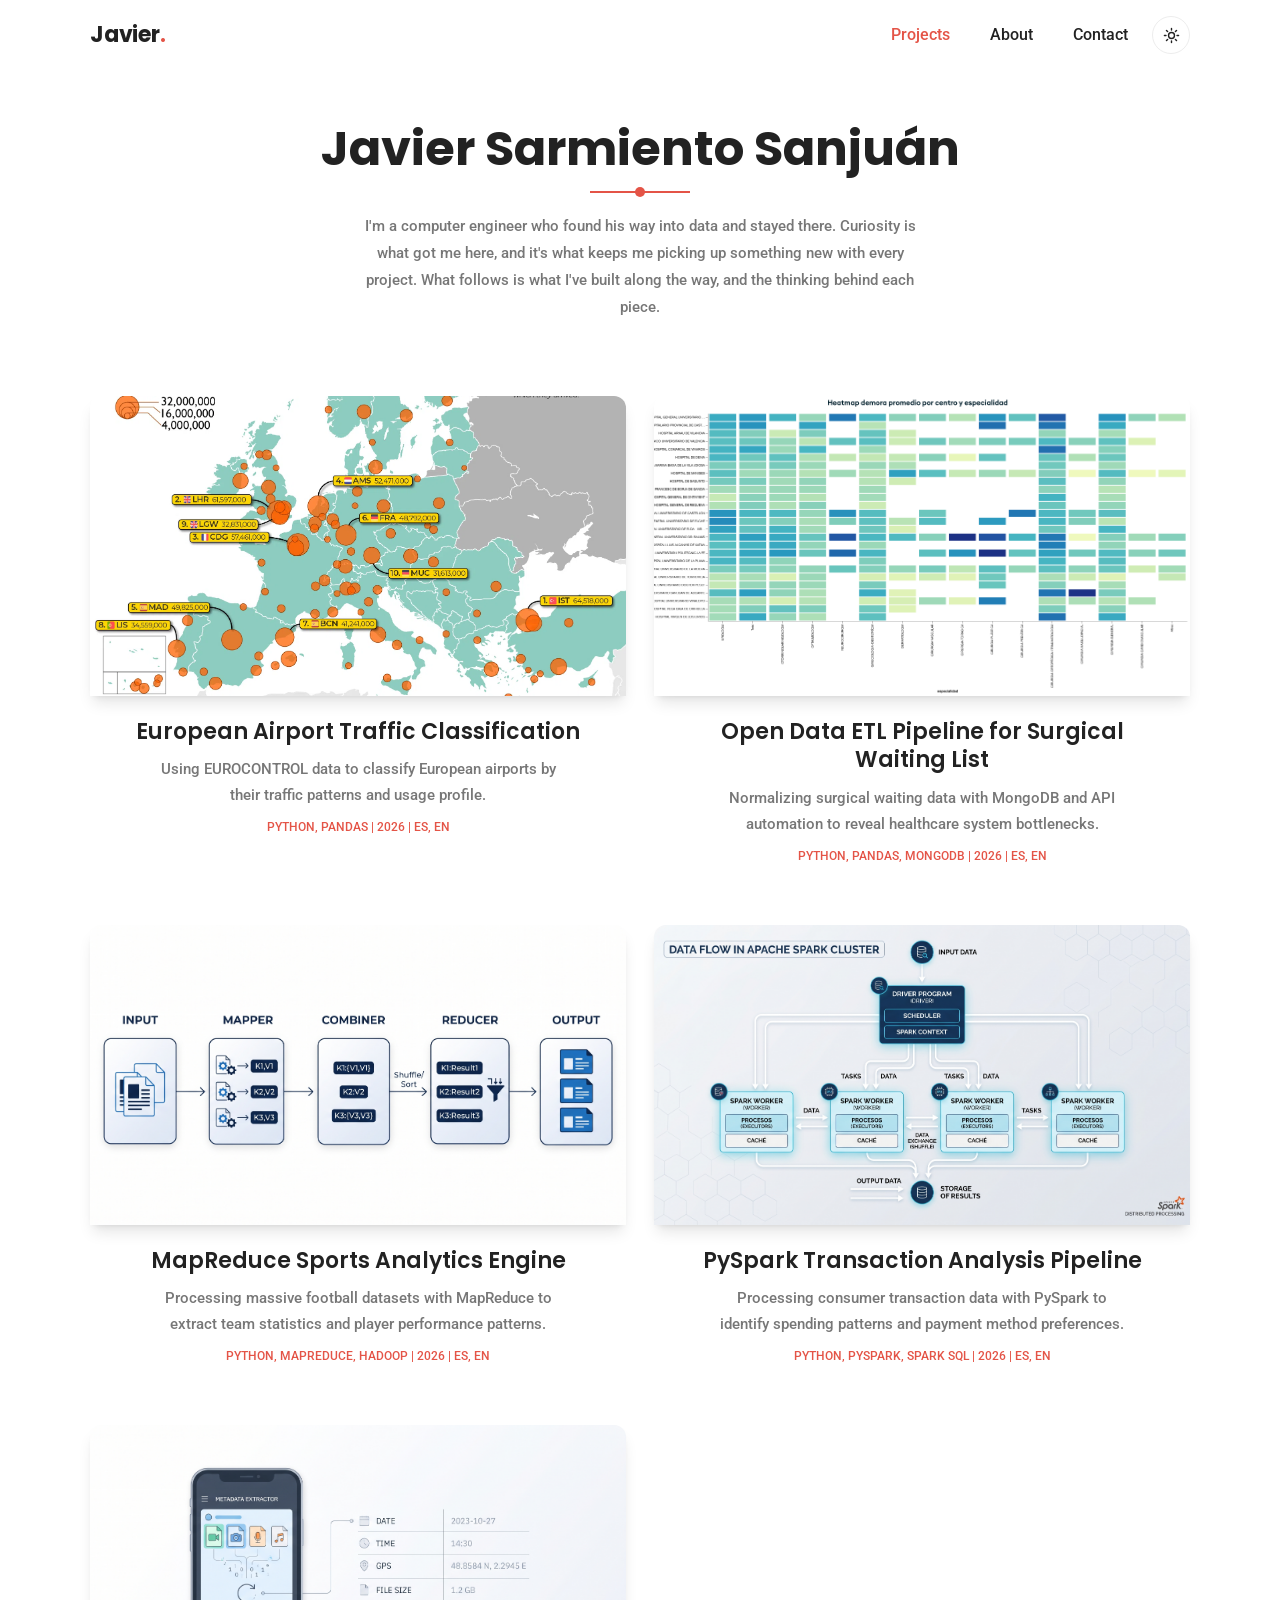
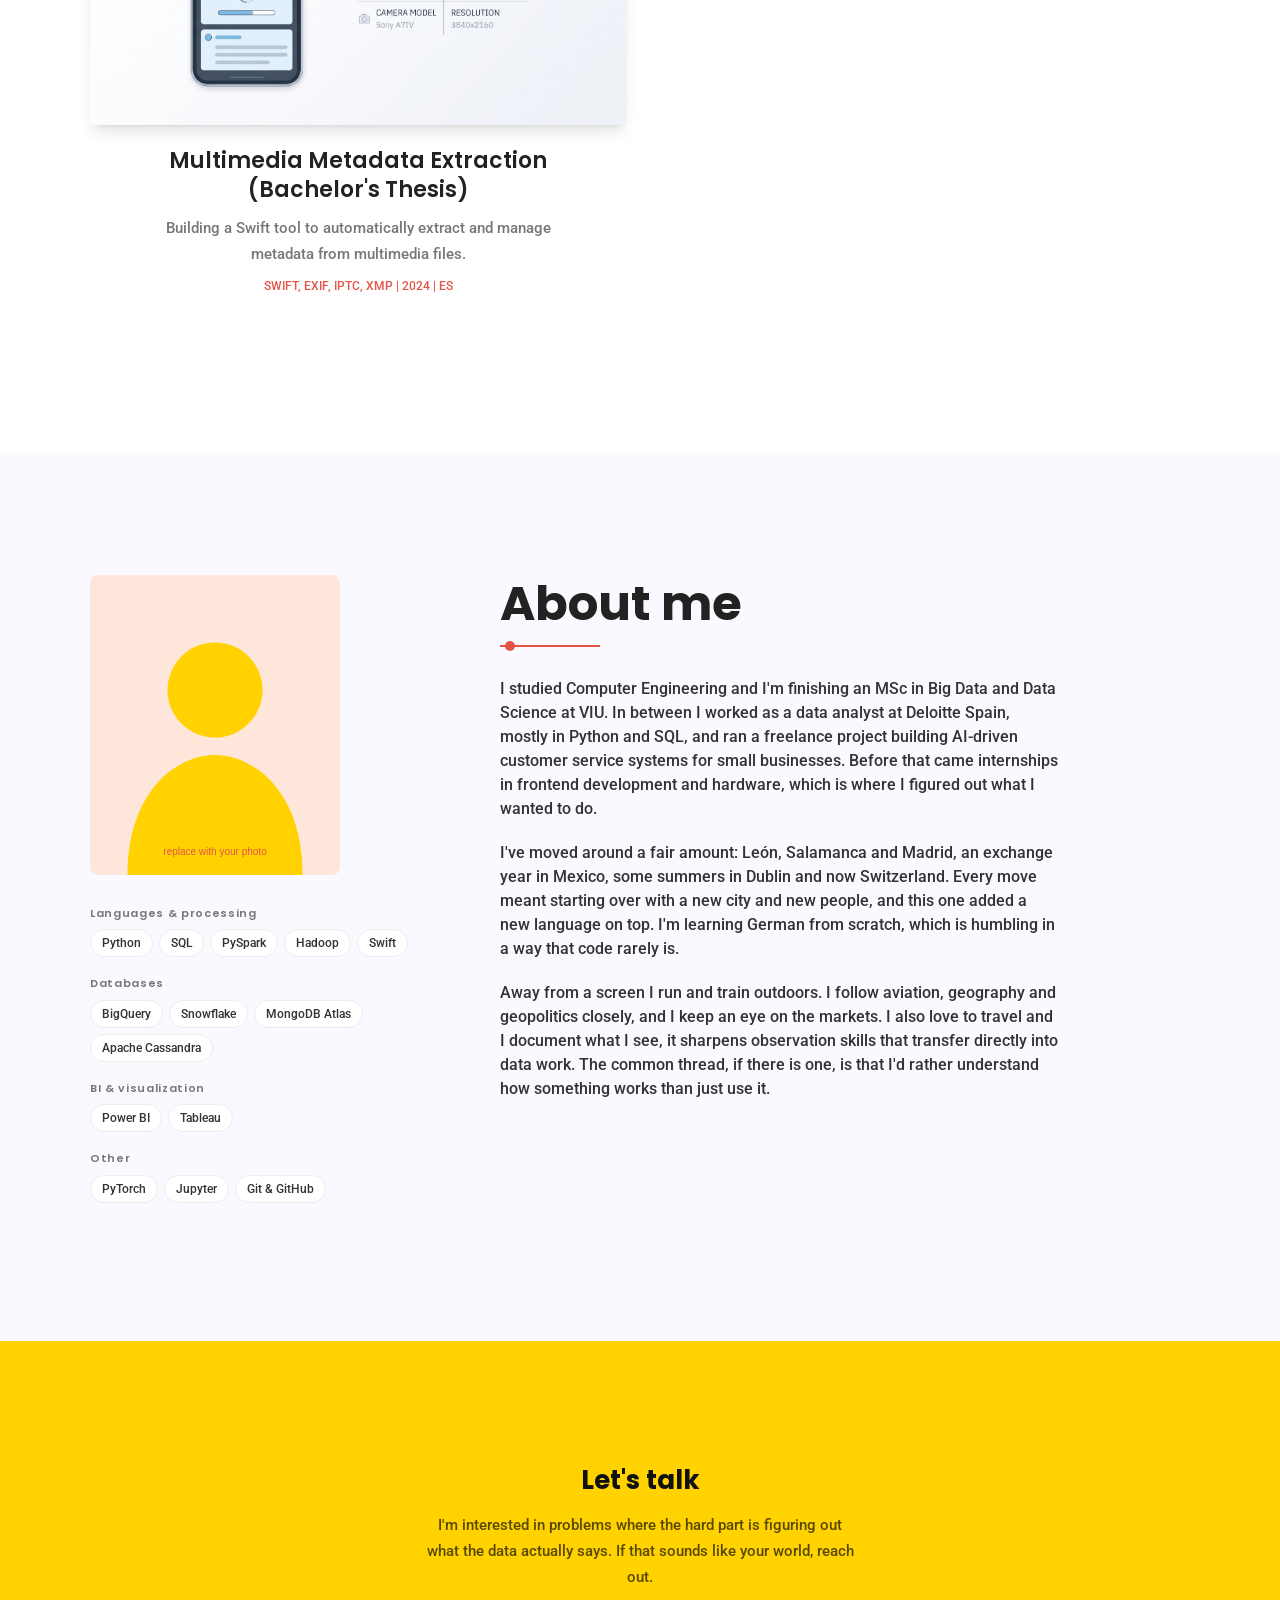
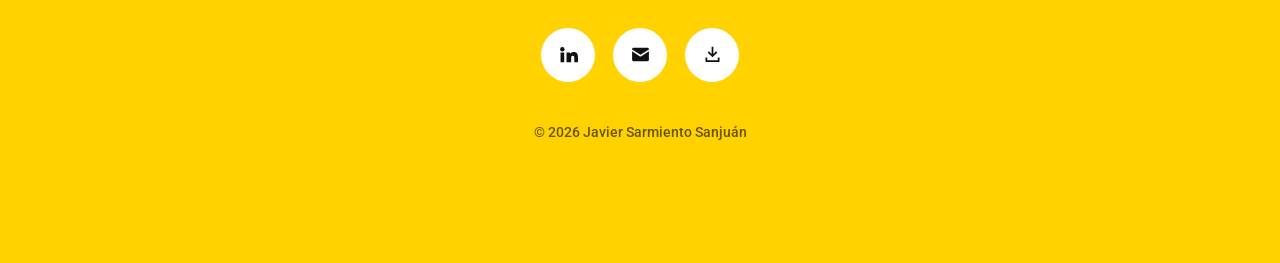
==== index.html @ 2c0e9952 "actualizar web" ====
<!DOCTYPE html>
<html lang="en">

<head>
  <meta charset="utf-8">
  <meta name="viewport" content="width=device-width, initial-scale=1">
  <title>Javier Sarmiento — Portfolio</title> <!--titulo de arriba del navegador-->
  <meta name="description" content="Projects in data, machine learning and automation by Javier Sarmiento.">

  <script>
    (function () {
      try {
        var t = localStorage.getItem("theme");
        if (!t) {
          t = window.matchMedia("(prefers-color-scheme: dark)").matches ? "dark" : "light";
        }
        document.documentElement.dataset.theme = t;
      } catch (e) {
        document.documentElement.dataset.theme = "light";
      }
    })();
  </script>

  <link rel="preconnect" href="https://fonts.googleapis.com">
  <link rel="preconnect" href="https://fonts.gstatic.com" crossorigin>
  <link href="https://fonts.googleapis.com/css2?family=Poppins:wght@500;600;700&family=Roboto:wght@400;500;700&display=swap" rel="stylesheet">
  <link rel="stylesheet" href="css/style.css">
</head>

<body>

  <!-- ===== Header ===== -->
  <header class="header_area">
    <div class="main_menu">
      <nav class="container navbar">
        <a class="navbar-brand" href="index.html">Javier<span>.</span></a>

        <ul class="menu_nav"> <!--barra navegacion-->
          <li class="nav-item active"><a class="nav-link" href="#work">Projects</a></li>
          <li class="nav-item"><a class="nav-link" href="#abt-me">About</a></li>
          <li class="nav-item"><a class="nav-link" href="#contact-me">Contact</a></li>
        </ul>

        <div class="nav-actions">
          <button id="theme-toggle" class="theme-toggle" type="button" aria-label="Switch to dark mode">
            <svg class="icon-sun" viewBox="0 0 24 24" fill="none" stroke="currentColor" stroke-width="2" stroke-linecap="round" aria-hidden="true">
              <circle cx="12" cy="12" r="4.2"></circle>
              <path d="M12 2v2.2M12 19.8V22M2 12h2.2M19.8 12H22M4.9 4.9l1.6 1.6M17.5 17.5l1.6 1.6M19.1 4.9l-1.6 1.6M6.5 17.5l-1.6 1.6"></path>
            </svg>
            <svg class="icon-moon" viewBox="0 0 24 24" fill="none" stroke="currentColor" stroke-width="2" stroke-linejoin="round" aria-hidden="true">
              <path d="M20.5 14.6A8.6 8.6 0 0 1 9.4 3.5a8.6 8.6 0 1 0 11.1 11.1z"></path>
            </svg>
          </button>

          <button class="navbar-toggler" type="button" aria-label="Open menu" aria-expanded="false">
            <span class="icon-bar"></span>
            <span class="icon-bar"></span>
            <span class="icon-bar"></span>
          </button>
        </div>
      </nav>
    </div>
  </header>


  <section class="section_gap" id="work">
    <div class="container">

      <div class="main-title">
        <h1>Javier Sarmiento Sanjuán</h1>
        <p> <!--introduccion-->
          I'm a computer engineer who found his way into data and stayed there.
          Curiosity is what got me here, and it's what keeps me picking up
          something new with every project. What follows is what I've built
          along the way, and the thinking behind each piece.
        </p>
      </div>

      <!--
        PROYECTOS
      -->
      <div class="projects_grid">
        <!--plantilla para nuevos proyectos
        <a class="project_card" href="##"> nombre html
          <div class="project_cover">
            <img src="##" style="object-position: center 85%;"> src: nombre imagen || style: para ajustarla
          </div>
          <div class="project_body">
            <h3>titulo</h3>
            <p>resumen</p>
            <div class="project_meta">caracteristicas | anno | idiomas</div>
          </div>
        </a>
        -->
        <a class="project_card" href="proyectos/6airportClustering.html">
          <div class="project_cover">
            <img src="img/airportClusteringPortada.webp" style="object-position: center 85%;">
          </div>
          <div class="project_body">
            <h3>European Airport Traffic Classification</h3>
            <p>Using EUROCONTROL data to classify European airports by their traffic patterns and usage profile.</p>
            <div class="project_meta">Python, Pandas | 2026 | ES, EN</div>
          </div>
        </a>

        <a class="project_card" href="proyectos/5housingHealth.html">
          <div class="project_cover">
            <img src="./img/housingHealthPortada.png" style="object-position: center 90%;">
          </div>
          <div class="project_body">
            <h3>Open Data ETL Pipeline for Surgical Waiting List</h3>
            <p>Normalizing surgical waiting data with MongoDB and API automation to reveal healthcare system bottlenecks.</p>
            <div class="project_meta">Python, Pandas, MongoDB | 2026 | ES, EN</div>
          </div>
        </a>

        <a class="project_card" href="proyectos/4mapReduce.html">
          <div class="project_cover">
            <img src="./img/mapReducePortada.jpeg">
          </div>
          <div class="project_body">
            <h3>MapReduce Sports Analytics Engine</h3>
            <p>Processing massive football datasets with MapReduce to extract team statistics and player performance patterns.</p>
            <div class="project_meta">Python, MapReduce, Hadoop | 2026 | ES, EN</div>
          </div>
        </a>

        <a class="project_card" href="proyectos/3pySpark.html">
          <div class="project_cover">
            <img src="./img/pySparkPortada.jpeg">
          </div>
          <div class="project_body">
            <h3>PySpark Transaction Analysis Pipeline</h3>
            <p>Processing consumer transaction data with PySpark to identify spending patterns and payment method preferences.</p>
            <div class="project_meta">Python, PySpark, Spark SQL | 2026 | ES, EN</div>
          </div>
        </a>

        <a class="project_card" href="proyectos/2tfg.html">
          <div class="project_cover">
            <img src="/img/tfgPortada.jpeg">
          </div>
          <div class="project_body">
            <h3>Multimedia Metadata Extraction (Bachelor's Thesis)</h3>
            <p>Building a Swift tool to automatically extract and manage metadata from multimedia files.</p>
            <div class="project_meta">Swift, EXIF, IPTC, XMP | 2024 | ES</div>
          </div>
        </a>
<!--
        <a class="project_card" href="proyectos/1metech.html">
          <div class="project_cover">
            <img src="img/app-swift.svg" alt="Cover image for the Swift mobile app project">
          </div>
          <div class="project_body">
            <h3>Mobile App in Swift</h3>
            <p>Short description of the project: the problem it solved and what you built.</p>
            <div class="project_meta">Swift · iOS</div>
          </div>
        </a>
-->
      </div>
    </div>
  </section>

  <!-- ===== About ===== -->
  <section class="section_gap gray-bg" id="abt-me">
    <div class="container">
      <div class="about_inner">

        <!-- left column: photo, with the skill groups underneath -->
        <div class="about-left">
          <img src="img/profile.svg" alt="Portrait of Javier Sarmiento"> <!--foto personal-->

          <!--skills-->
          <div class="about_skills">
            <div class="skill_group">
              <h4>Languages &amp; processing</h4>
              <ul>
                <li>Python</li>
                <li>SQL</li>
                <li>PySpark</li>
                <li>Hadoop</li>
                <li>Swift</li>
              </ul>
            </div>

            <div class="skill_group">
              <h4>Databases</h4>
              <ul>
                <li>BigQuery</li>
                <li>Snowflake</li>
                <li>MongoDB Atlas</li>
                <li>Apache Cassandra</li>
              </ul>
            </div>

            <div class="skill_group">
              <h4>BI &amp; visualization</h4>
              <ul>
                <li>Power BI</li>
                <li>Tableau</li>
              </ul>
            </div>

            <div class="skill_group">
              <h4>Other</h4>
              <ul>
                <li>PyTorch</li>
                <li>Jupyter</li>
                <li>Git &amp; GitHub</li>
              </ul>
            </div>
          </div>
        </div>

        <!-- right column: the three paragraphs -->
        <div class="about-right">
          <div class="main-title text-left">
            <h1>About me</h1>
          </div>
            <!--sobre mi-->
          <p>
            I studied Computer Engineering and I'm finishing an MSc in Big Data
            and Data Science at VIU. In between I worked as a data analyst at
            Deloitte Spain, mostly in Python and SQL, and ran a freelance project
            building AI-driven customer service systems for small businesses.
            Before that came internships in frontend development and hardware,
            which is where I figured out what I wanted to do.
          </p>

          <p>
            I've moved around a fair amount: León, Salamanca and Madrid, an
            exchange year in Mexico, some summers in Dublin and now Switzerland.
            Every move meant starting over with a new city and new people, and
            this one added a new language on top. I'm learning German from
            scratch, which is humbling in a way that code rarely is.
          </p>

          <p>
            Away from a screen I run and train outdoors. I follow aviation,
            geography and geopolitics closely, and I keep an eye on the markets.
            I also love to travel and I document what I see, it sharpens observation
            skills that transfer directly into data work. The common thread, if
            there is one, is that I'd rather understand how something works than
            just use it.
          </p>
        </div>

      </div>
    </div>
  </section>

  <!-- ===== Contact ===== -->
  <footer class="section_gap footer_area" id="contact-me">
    <div class="container">
      <aside class="social_widget">
        <h4>Let's talk</h4>
        <p class="footer_lead"> <!--frase final-->
          I'm interested in problems where the hard part is figuring out what
          the data actually says. If that sounds like your world, reach out.
        </p>

        <ul class="list">
          <!-- LinkedIn -->
          <li>
            <a href="https://www.linkedin.com/in/javier-sarmiento-sanju%C3%A1n-60483727b/" target="_blank" rel="noopener" aria-label="LinkedIn profile" title="LinkedIn">
              <svg viewBox="0 0 24 24" fill="currentColor" aria-hidden="true">
                <path d="M4.98 3.5a2.5 2.5 0 1 0 0 5 2.5 2.5 0 0 0 0-5z"></path>
                <path d="M2.9 9.75h4.2v11.1H2.9z"></path>
                <path d="M9.75 9.75h4.02v1.52h.06a4.42 4.42 0 0 1 3.96-2.05c4.23 0 5.01 2.66 5.01 6.12v5.51h-4.19v-4.89c0-1.17-.02-2.67-1.66-2.67-1.66 0-1.92 1.27-1.92 2.59v4.97H9.75z"></path>
              </svg>
            </a>
          </li>

          <!-- Email -->
          <li>
            <a href="mailto:javiersarmientosj@gmail.com" aria-label="Send me an email" title="Email">
              <svg viewBox="0 0 24 24" fill="currentColor" aria-hidden="true">
                <path d="M2.4 5.9c0-.9.7-1.6 1.6-1.6h16c.9 0 1.6.7 1.6 1.6v.3L12 12.3 2.4 6.2z"></path>
                <path d="M2.4 8.4v9.7c0 .9.7 1.6 1.6 1.6h16c.9 0 1.6-.7 1.6-1.6V8.4l-9.1 5.8a1 1 0 0 1-1.1 0z"></path>
              </svg>
            </a>
          </li>

          <!-- CV download -->
          <li>
            <a href="info/JavierSarmiento_CV_ch.pdf" download aria-label="Download my CV" title="Download CV">
              <svg viewBox="0 0 24 24" fill="currentColor" aria-hidden="true">
                <path d="M11 3h2v8.3l3.1-3.1 1.4 1.4-5.5 5.5-5.5-5.5 1.4-1.4L11 11.3z"></path>
                <path d="M4 15.5h2v3.1h12v-3.1h2v4.1a1 1 0 0 1-1 1H5a1 1 0 0 1-1-1z"></path>
              </svg>
            </a>
          </li>
        </ul>
      </aside>

      <div class="copyright">
        <p>© 2026 Javier Sarmiento Sanjuán</p>
      </div>
    </div>
  </footer>

  <script src="js/main.js"></script>
</body>

</html>
---- css/style.css ----
/* =========================================================
   Portfolio — Javier Sarmiento
   Light and dark themes share the two brand accents:
     yellow #FFD200   (nav bar + contact section)
     coral  #E45447   (accents)
   ========================================================= */

:root {
  --yellow: #ffd200;
  --coral: #e45447;

  --bg: #ffffff;
  --surface: #f9f9ff;
  --card: #ffffff;
  --text: #333333;
  --heading: #222222;
  --muted: #777777;
  --border: #ededed;
  --shadow: rgba(0, 0, 0, 0.1);

  --nav-h: 70px;
}

html[data-theme="dark"] {
  --bg: #16161a;
  --surface: #1e1e24;
  --card: #22222a;
  --text: #d6d6dc;
  --heading: #f4f4f6;
  --muted: #9a9aa4;
  --border: #33333c;
  --shadow: rgba(0, 0, 0, 0.5);
}

/* ---------- Base ---------- */

*,
*::before,
*::after {
  box-sizing: border-box;
}

html {
  scroll-behavior: smooth;
  scroll-padding-top: var(--nav-h);
}

body {
  margin: 0;
  font-family: Roboto, -apple-system, "Segoe UI", sans-serif;
  font-size: 16px;
  font-weight: 500;
  line-height: 1.5;
  color: var(--text);
  background: var(--bg);
  -webkit-font-smoothing: antialiased;
  transition: background 0.3s ease, color 0.3s ease;
}

h1,
h2,
h3,
h4 {
  font-family: Poppins, Roboto, sans-serif;
  color: var(--heading);
  margin: 0;
}

img {
  max-width: 100%;
  display: block;
}

a {
  color: inherit;
  text-decoration: none;
}

:focus-visible {
  outline: 2px solid var(--coral);
  outline-offset: 3px;
}

.container {
  width: 100%;
  max-width: 1140px;
  margin: 0 auto;
  padding: 0 20px;
}

.container--narrow {
  max-width: 820px;
}

.section_gap {
  padding: 120px 0;
}

.gray-bg {
  background: var(--surface);
}

/* ---------- Section title ---------- */

.main-title {
  text-align: center;
  margin-bottom: 75px;
}

.main-title h1 {
  position: relative;
  font-size: 48px;
  font-weight: 700;
  line-height: 1.2;
  margin-bottom: 20px;
  padding-bottom: 15px;
}

.main-title h1::before {
  content: "";
  position: absolute;
  left: 50%;
  bottom: 0;
  width: 100px;
  height: 2px;
  margin-left: -50px;
  background: var(--coral);
}

.main-title h1::after {
  content: "";
  position: absolute;
  left: 50%;
  bottom: -4px;
  width: 10px;
  height: 10px;
  margin-left: -5px;
  border-radius: 50%;
  background: var(--coral);
}

.main-title p {
  max-width: 62ch;
  margin: 0 auto;
  font-size: 15px;
  line-height: 27px;
  color: var(--muted);
}

.main-title.text-left {
  text-align: left;
  margin-bottom: 30px;
}

.main-title.text-left h1::before {
  left: 0;
  margin-left: 0;
}

.main-title.text-left h1::after {
  left: 5px;
  margin-left: 0;
}

/* ---------- Header ---------- */

.header_area {
  position: absolute;
  top: 0;
  left: 0;
  width: 100%;
  z-index: 999;
  background: transparent;
}

.header_area .main_menu {
  transition: background 0.4s ease, box-shadow 0.4s ease;
}

.header_area.navbar_fixed .main_menu {
  position: fixed;
  top: 0;
  left: 0;
  right: 0;
  background: var(--yellow);
  box-shadow: 0 3px 16px rgba(0, 0, 0, 0.1);
}

.navbar {
  display: flex;
  align-items: center;
  flex-wrap: wrap;
  gap: 24px;
}

.navbar-brand {
  order: 1;
  font-family: Poppins, sans-serif;
  font-size: 22px;
  font-weight: 700;
  letter-spacing: -0.01em;
  line-height: var(--nav-h);
  color: var(--heading);
}

.navbar-brand span {
  color: var(--coral);
}

.menu_nav {
  order: 2;
  display: flex;
  align-items: center;
  gap: 40px;
  margin: 0 0 0 auto;
  padding: 0;
  list-style: none;
}

.menu_nav .nav-link {
  display: inline-block;
  font-size: 16px;
  font-weight: 500;
  line-height: var(--nav-h);
  color: var(--heading);
  transition: color 0.2s ease;
}

.menu_nav .nav-item.active .nav-link,
.menu_nav .nav-link:hover {
  color: var(--coral);
}

/* on the yellow bar every label goes near-black regardless of theme */
.header_area.navbar_fixed .navbar-brand,
.header_area.navbar_fixed .menu_nav .nav-link {
  color: #111;
}

.header_area.navbar_fixed .menu_nav .nav-item.active .nav-link,
.header_area.navbar_fixed .menu_nav .nav-link:hover {
  color: var(--coral);
}

.nav-actions {
  order: 3;
  display: flex;
  align-items: center;
  gap: 6px;
}

/* dark mode switch, top right */
.theme-toggle {
  display: inline-flex;
  align-items: center;
  justify-content: center;
  width: 38px;
  height: 38px;
  padding: 0;
  border: 1px solid var(--border);
  border-radius: 50%;
  background: transparent;
  color: var(--heading);
  cursor: pointer;
  transition: background 0.2s ease, border-color 0.2s ease;
}

.theme-toggle:hover {
  background: var(--surface);
}

.header_area.navbar_fixed .theme-toggle {
  color: #111;
  border-color: rgba(0, 0, 0, 0.25);
}

.header_area.navbar_fixed .theme-toggle:hover {
  background: rgba(0, 0, 0, 0.08);
}

.theme-toggle svg {
  width: 17px;
  height: 17px;
}

/* only one of the two icons shows at a time */
.theme-toggle .icon-moon {
  display: none;
}

html[data-theme="dark"] .theme-toggle .icon-moon {
  display: block;
}

html[data-theme="dark"] .theme-toggle .icon-sun {
  display: none;
}

.navbar-toggler {
  display: none;
  width: 40px;
  height: 38px;
  padding: 0;
  border: 0;
  background: transparent;
  cursor: pointer;
}

.navbar-toggler .icon-bar {
  display: block;
  width: 22px;
  height: 2px;
  margin: 5px auto;
  background: var(--heading);
}

.header_area.navbar_fixed .navbar-toggler .icon-bar {
  background: #111;
}

/* ---------- Project grid ---------- */

.projects_grid {
  display: grid;
  grid-template-columns: repeat(2, minmax(0, 1fr));
  gap: 20px 28px;
}

.project_card {
  display: block;
  margin-bottom: 40px;
}

.project_card .project_cover {
  overflow: hidden;
  border-radius: 12px 12px 0 0;
  box-shadow: 0 10px 15px -3px var(--shadow), 0 4px 6px -4px var(--shadow);
  transition: transform 0.25s ease;
}

.project_card .project_cover img {
  width: 100%;
  height: 300px;
  object-fit: cover;
}

.project_card:hover .project_cover,
.project_card:focus-visible .project_cover {
  transform: scale(1.03);
}

.project_body {
  padding: 22px 20px 0;
  text-align: center;
}

.project_body h3 {
  font-size: 22px;
  font-weight: 600;
  line-height: 1.3;
}

.project_card:hover .project_body h3,
.project_card:focus-visible .project_body h3 {
  text-decoration: underline dashed;
  text-underline-offset: 6px;
  text-decoration-thickness: 1px;
}

.project_body p {
  max-width: 46ch;
  margin: 10px auto 0;
  font-size: 15px;
  line-height: 26px;
  color: var(--muted);
}

.project_meta {
  margin-top: 10px;
  font-size: 12px;
  text-transform: uppercase;
  color: var(--coral);
}

/* ---------- About ---------- */

.about_inner {
  display: grid;
  grid-template-columns: 340px 1fr;
  gap: 70px;
  align-items: start;
}

.about-left img {
  max-width: 250px;
  border-radius: 8px;
}

.about-right p {
  margin: 0 0 20px;
  max-width: 62ch;
}

/* skill groups, tucked under the photo */
.about_skills {
  margin-top: 30px;
}

.skill_group {
  margin-bottom: 18px;
}

.skill_group h4 {
  margin-bottom: 8px;
  font-size: 11px;
  font-weight: 600;
  letter-spacing: 0.06em;
  color: var(--muted);
}

.skill_group ul {
  display: flex;
  flex-wrap: wrap;
  gap: 6px;
  margin: 0;
  padding: 0;
  list-style: none;
}

.skill_group li {
  padding: 4px 11px;
  font-size: 12px;
  line-height: 18px;
  color: var(--text);
  background: var(--card);
  border: 1px solid var(--border);
  border-radius: 999px;
}

/* ---------- Contact ---------- */

.footer_area {
  background: var(--yellow);
  text-align: center;
  color: #111;
}

.footer_area h4 {
  font-size: 26px;
  color: #111;
  margin-bottom: 12px;
}

.footer_lead {
  max-width: 48ch;
  margin: 0 auto 38px;
  font-size: 15px;
  line-height: 26px;
  color: rgba(0, 0, 0, 0.65);
}

.social_widget .list {
  display: flex;
  justify-content: center;
  flex-wrap: wrap;
  gap: 18px;
  list-style: none;
  margin: 0 0 40px;
  padding: 0;
}

.social_widget .list a {
  display: inline-flex;
  align-items: center;
  justify-content: center;
  width: 54px;
  height: 54px;
  border-radius: 50%;
  background: #fff;
  color: #111;
  transition: transform 0.2s ease, background 0.2s ease, color 0.2s ease;
}

.social_widget .list a:hover {
  background: var(--coral);
  color: #fff;
  transform: translateY(-3px);
}

.social_widget .list svg {
  width: 21px;
  height: 21px;
}

.copyright p {
  margin: 0;
  font-size: 14px;
  color: rgba(0, 0, 0, 0.6);
}

/* ---------- Project detail pages ---------- */

.project_hero {
  padding: 160px 0 0;
}

.project_hero h1 {
  font-size: 42px;
  font-weight: 700;
  line-height: 1.2;
  margin-bottom: 16px;
}

.project_tags {
  display: flex;
  flex-wrap: wrap;
  gap: 10px;
  margin: 0 0 40px;
  padding: 0;
  list-style: none;
  font-size: 12px;
  color: var(--muted);
}

.project_tags li::after {
  content: "\00b7";
  margin-left: 10px;
}

.project_tags li:last-child::after {
  content: "";
}

.project_cover_lg {
  margin-top: 40px;
  border-radius: 12px;
  overflow: hidden;
  box-shadow: 0 10px 15px -3px var(--shadow);
}

.project_cover_lg img {
  width: 100%;
  height: 380px;
  object-fit: cover;
}

.project_hero + .section_gap {
  padding-top: 60px;
}

.project_content h2 {
  font-size: 26px;
  font-weight: 600;
  margin: 45px 0 16px;
}

.project_content p,
.project_content li {
  max-width: 68ch;
  line-height: 28px;
}

.project_content ul {
  padding-left: 20px;
}

.project_content li {
  margin-bottom: 8px;
}

.project_links {
  display: flex;
  flex-wrap: wrap;
  gap: 14px;
  margin-top: 45px;
}

.btn {
  display: inline-block;
  padding: 12px 26px;
  font-size: 14px;
  border-radius: 4px;
  background: var(--yellow);
  color: #111;
  transition: background 0.25s ease, color 0.25s ease;
}

.btn:hover {
  background: var(--coral);
  color: #fff;
}

.btn--ghost {
  background: transparent;
  border: 1px solid var(--border);
  color: var(--text);
}

.back_link {
  display: inline-block;
  margin-bottom: 30px;
  font-size: 14px;
  color: var(--muted);
}

.back_link:hover {
  color: var(--coral);
}

/* ---------- Responsive ---------- */

@media (max-width: 991px) {
  .section_gap {
    padding: 80px 0;
  }

  .main-title {
    margin-bottom: 40px;
  }

  .main-title h1 {
    font-size: 36px;
    padding-bottom: 0;
  }

  .main-title h1::before,
  .main-title h1::after {
    display: none;
  }

  .about_inner {
    grid-template-columns: 1fr;
    gap: 35px;
  }

  .about-left img {
    max-width: 280px;
  }

  .navbar-toggler {
    display: block;
  }

  /* the bar is yellow from the start on small screens */
  .header_area .main_menu {
    background: var(--yellow);
  }

  .header_area .navbar-brand,
  .header_area .menu_nav .nav-link,
  .header_area .theme-toggle {
    color: #111;
  }

  .header_area .theme-toggle {
    border-color: rgba(0, 0, 0, 0.25);
  }

  .header_area .navbar-toggler .icon-bar {
    background: #111;
  }

  .nav-actions {
    order: 2;
    margin-left: auto;
  }

  .menu_nav {
    order: 3;
    display: none;
    flex-direction: column;
    align-items: flex-start;
    gap: 0;
    width: 100%;
    margin: 0;
    padding-bottom: 10px;
  }

  .menu_nav.open {
    display: flex;
  }

  .menu_nav .nav-item {
    width: 100%;
    border-top: 1px solid rgba(0, 0, 0, 0.1);
  }

  .menu_nav .nav-link {
    line-height: 44px;
  }

  .project_hero {
    padding-top: 130px;
  }
}

@media (max-width: 700px) {
  .projects_grid {
    grid-template-columns: 1fr;
  }

  .project_card .project_cover img {
    height: 240px;
  }

  .project_hero h1 {
    font-size: 30px;
  }

  .project_cover_lg img {
    height: 220px;
  }
}

@media (prefers-reduced-motion: reduce) {
  html {
    scroll-behavior: auto;
  }

  * {
    transition: none !important;
  }
}
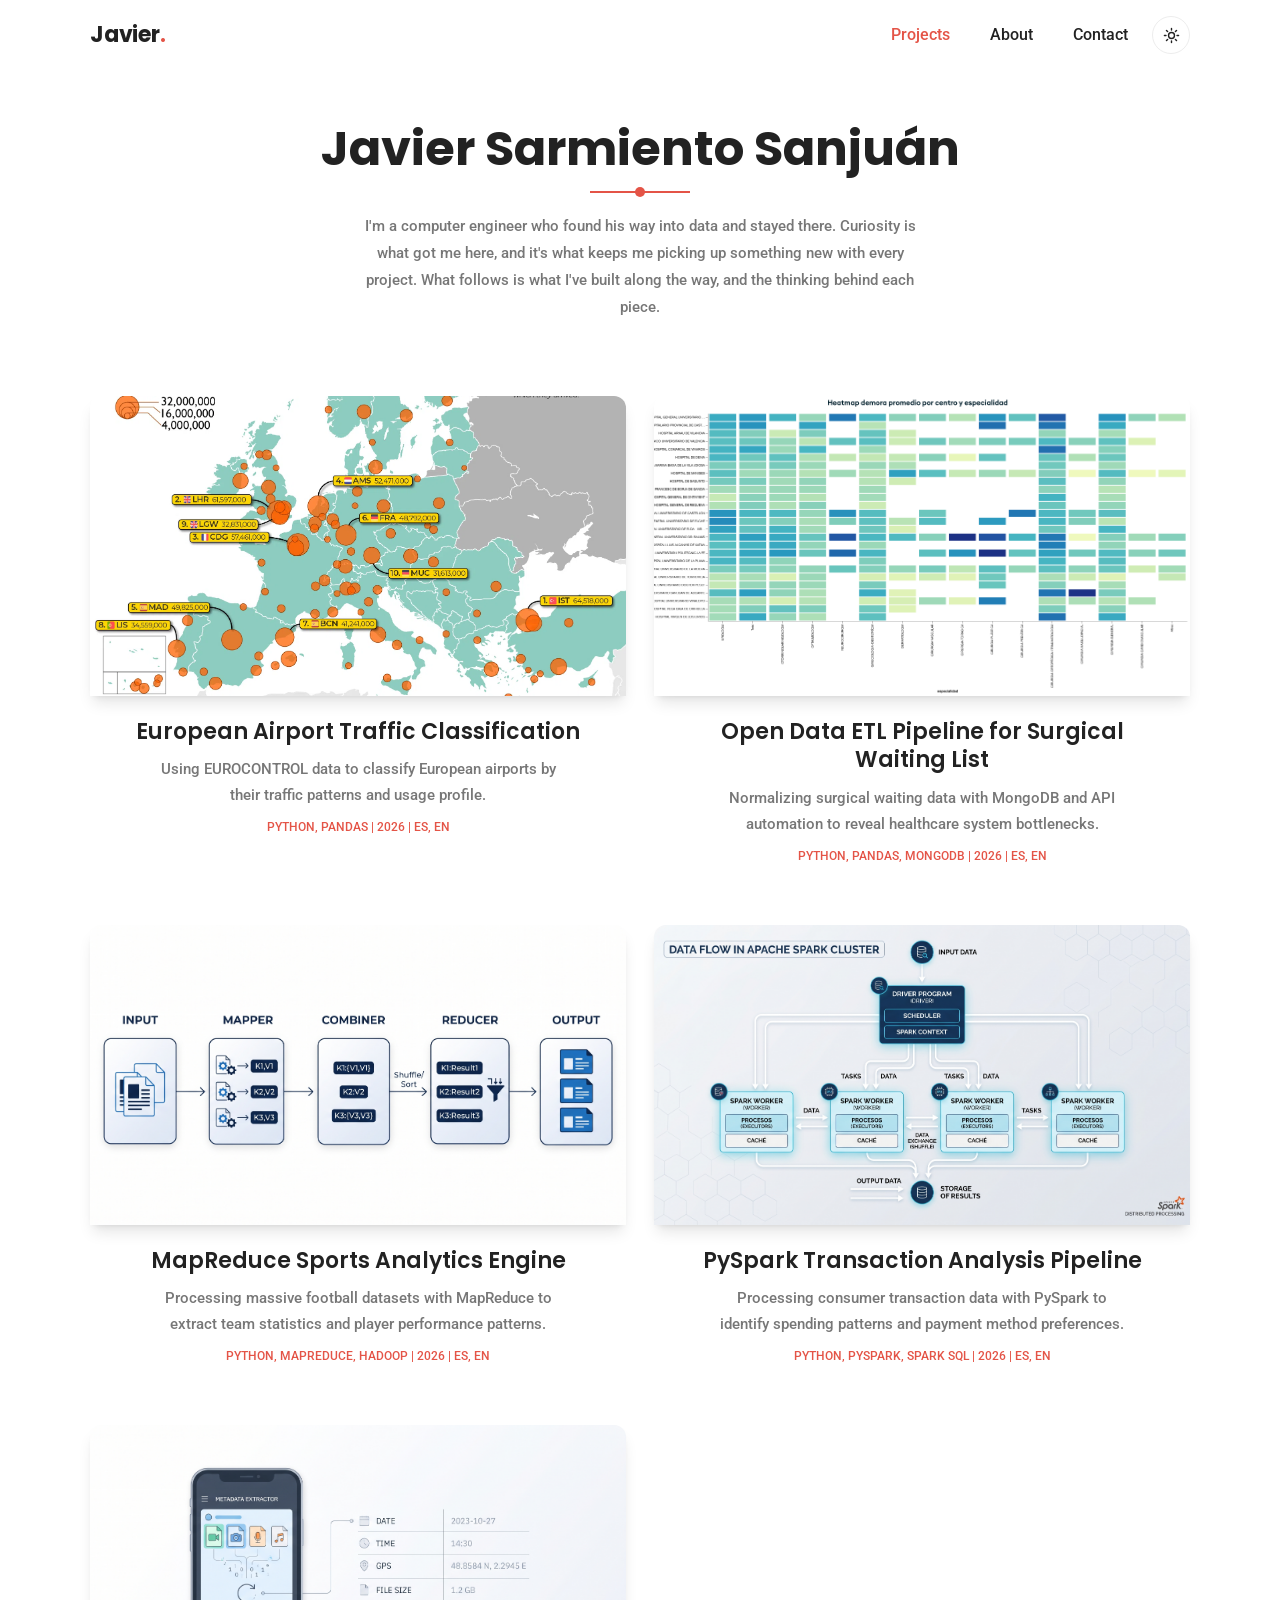
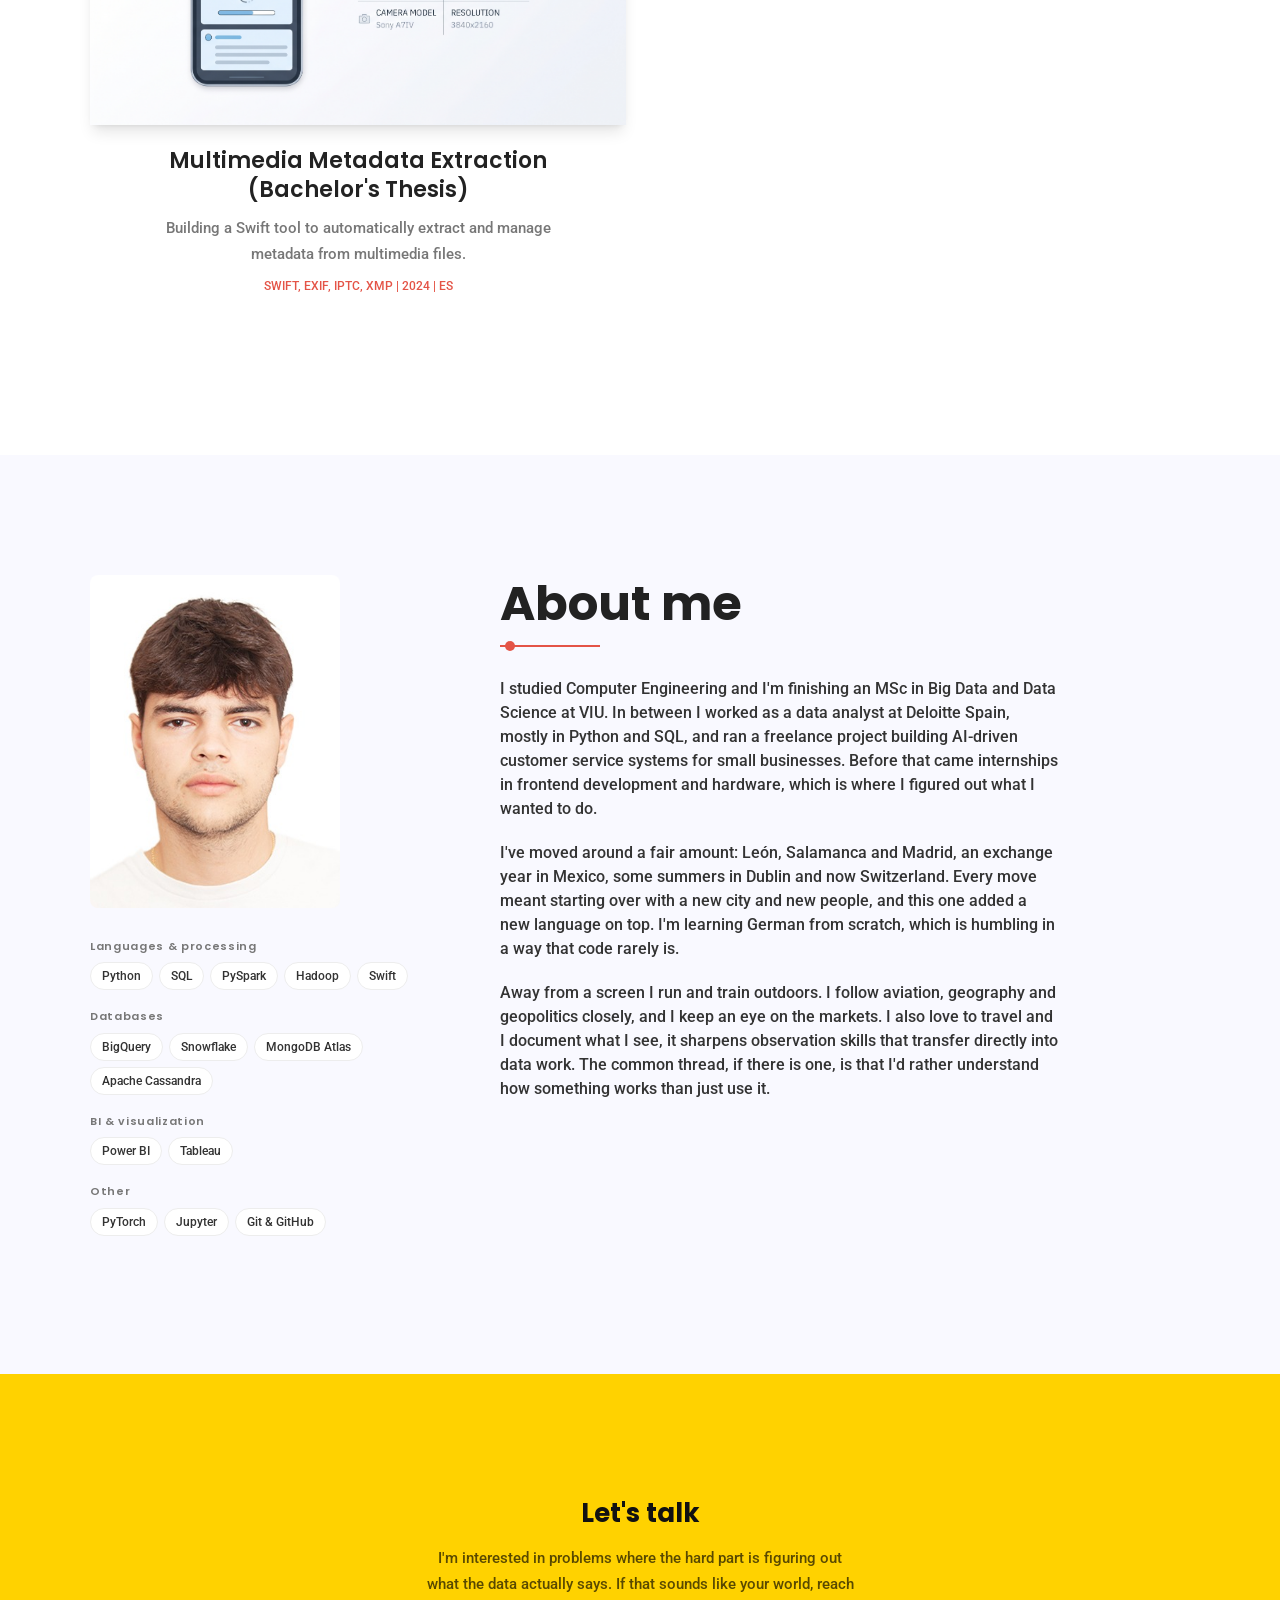
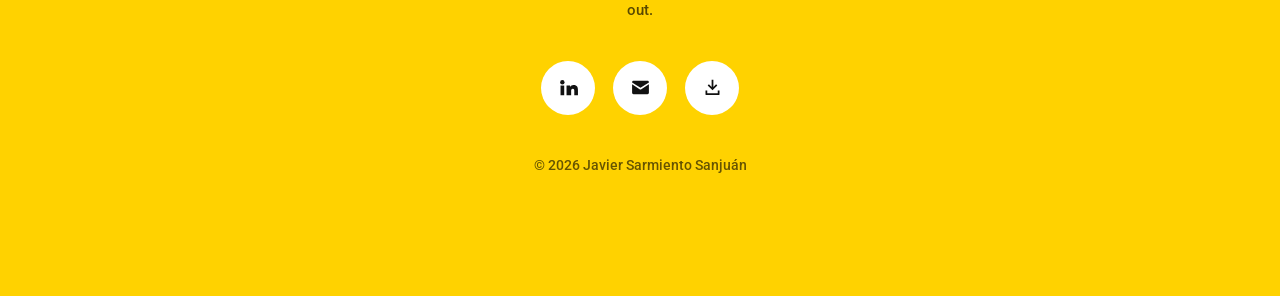
==== commit acd5c215: "fotoPerfil" ====
--- a/index.html
+++ b/index.html
@@ -169,7 +169,7 @@
 
         <!-- left column: photo, with the skill groups underneath -->
         <div class="about-left">
-          <img src="img/profile.svg" alt="Portrait of Javier Sarmiento"> <!--foto personal-->
+          <img src="img/fotoPerfil.jpeg"> <!--foto personal-->
 
           <!--skills-->
           <div class="about_skills">
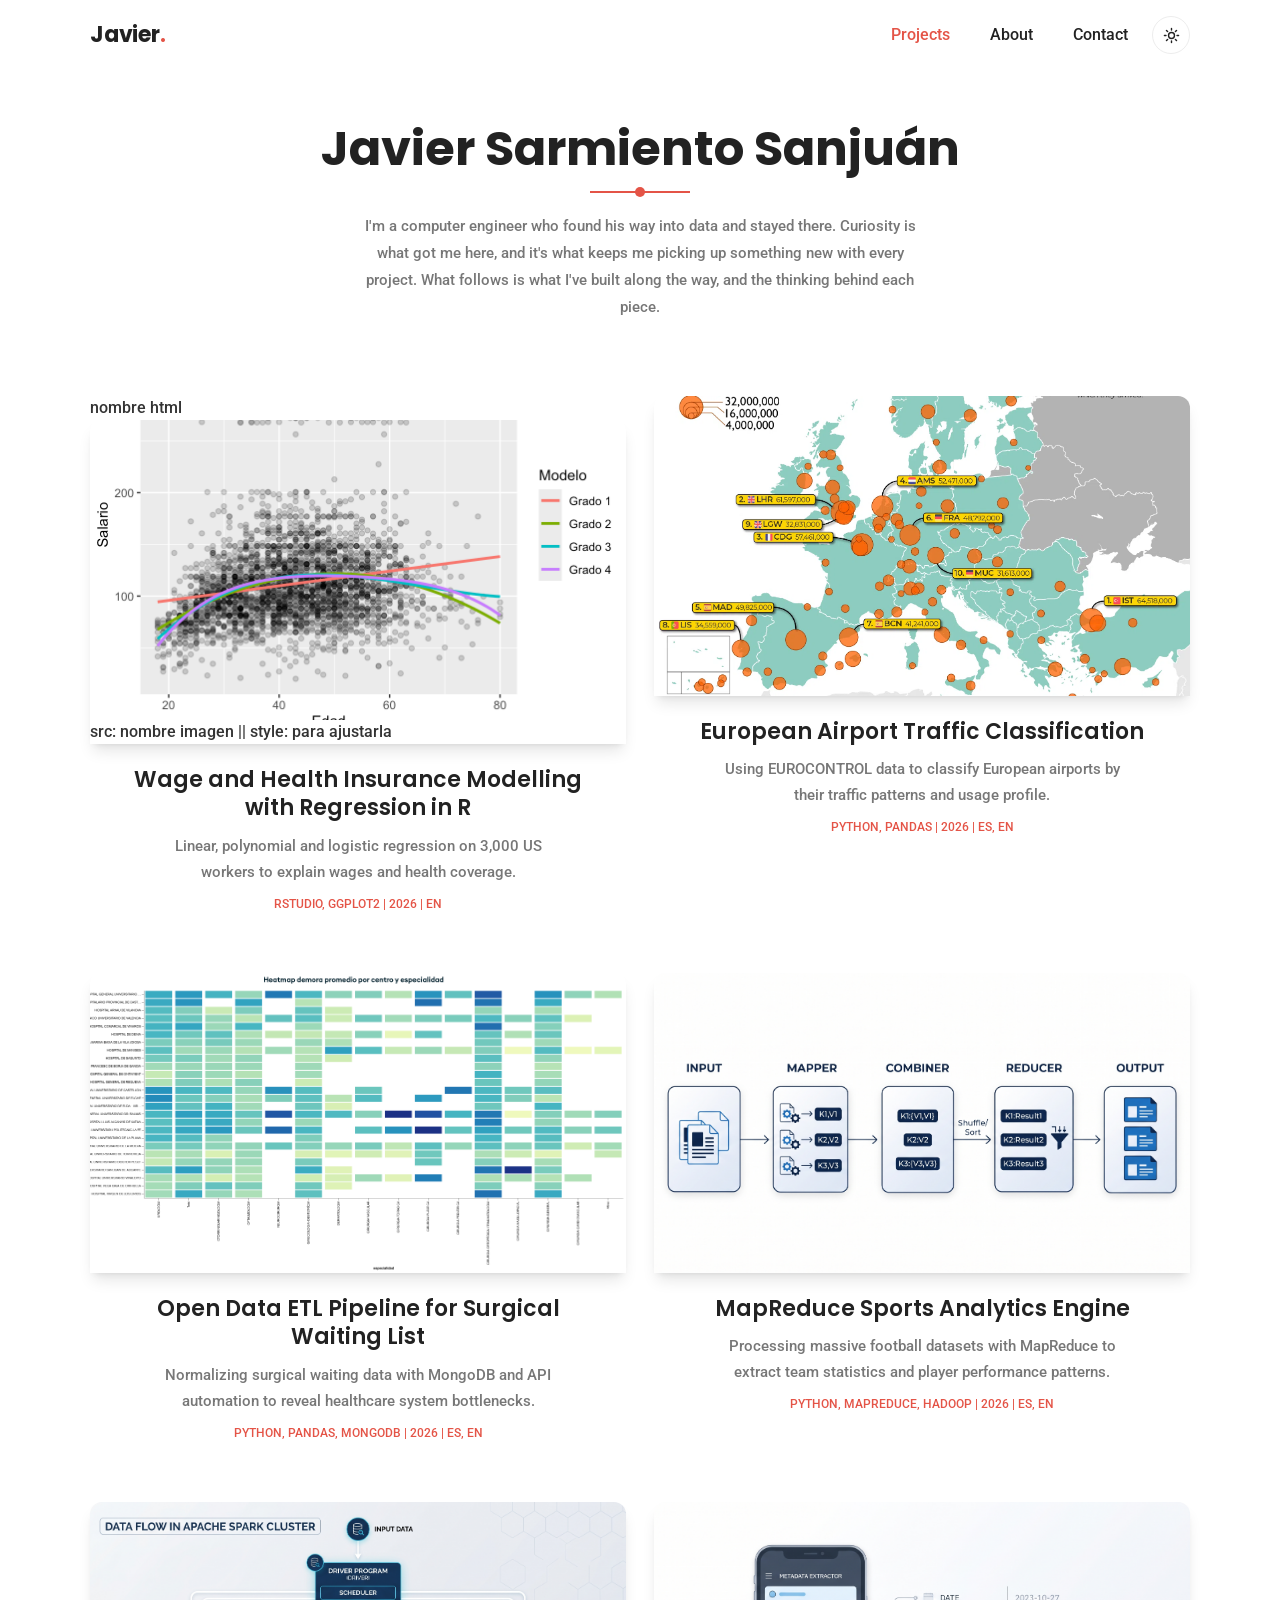
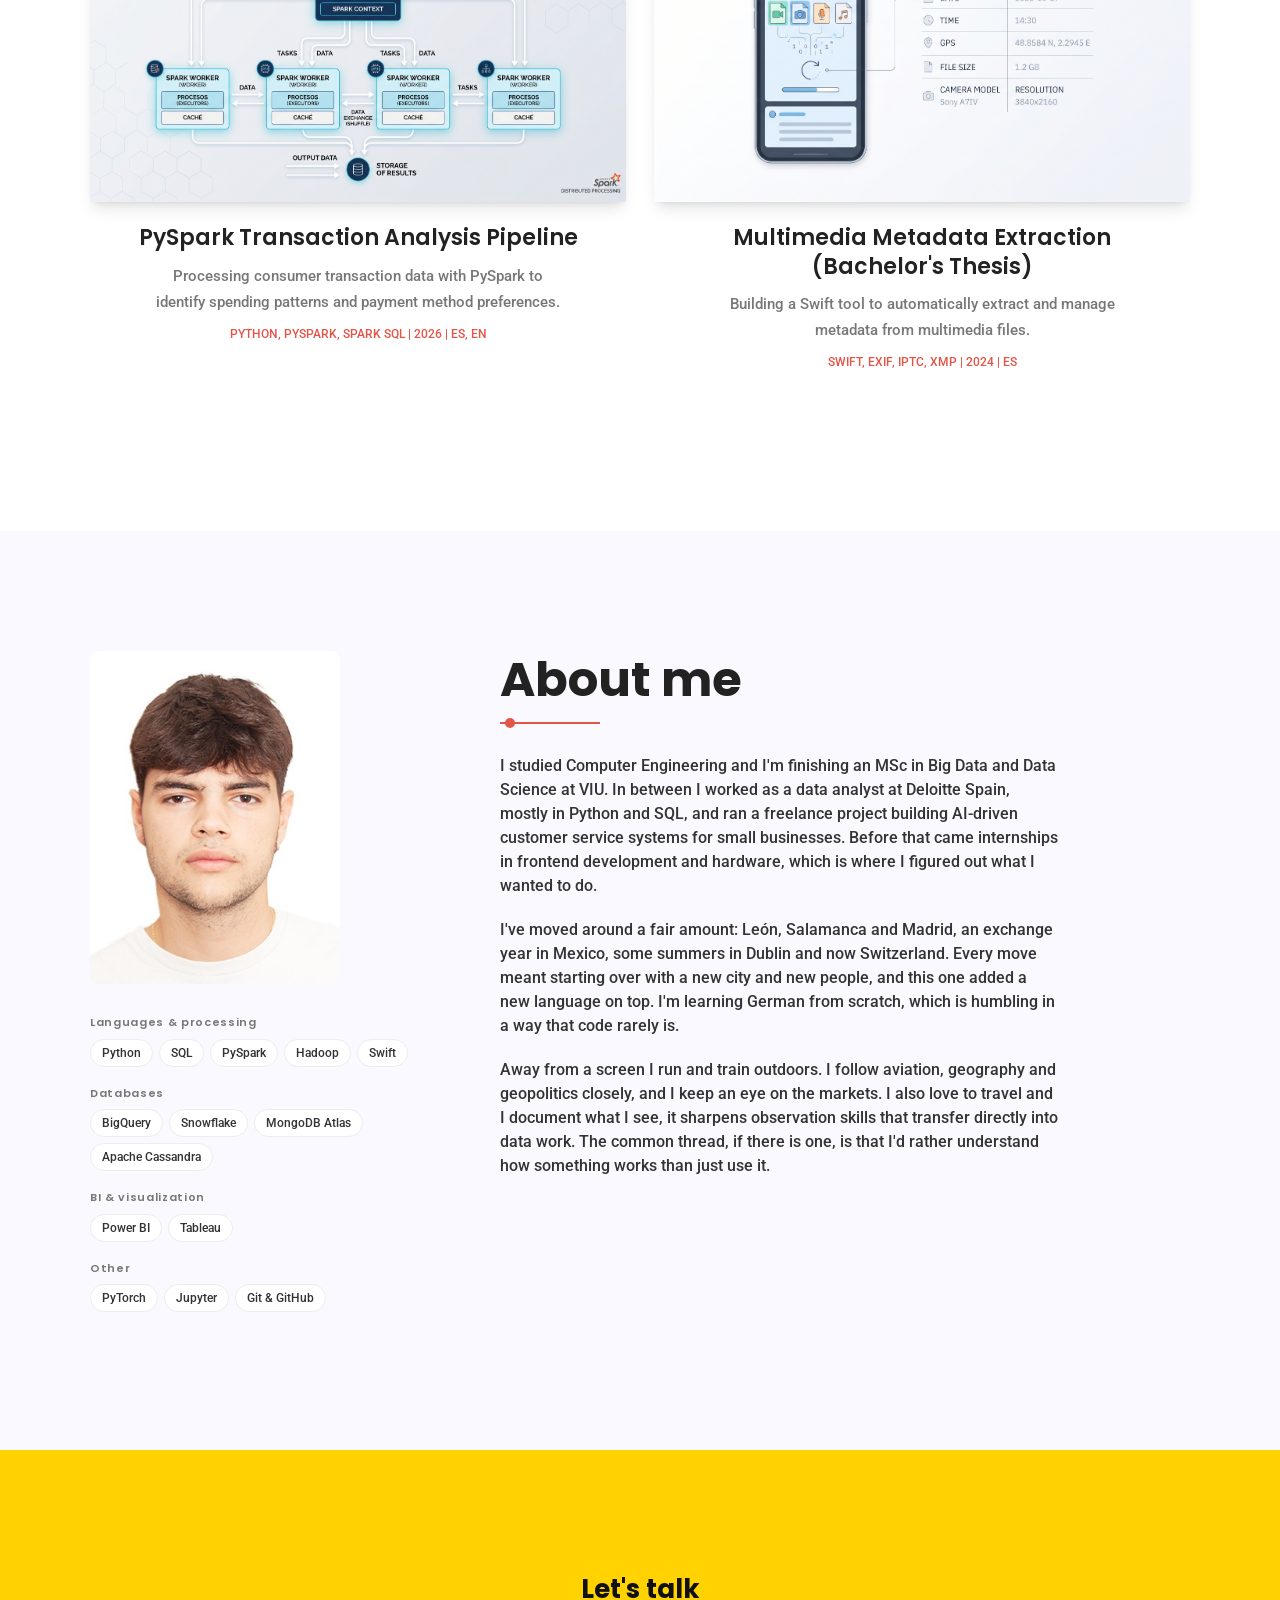
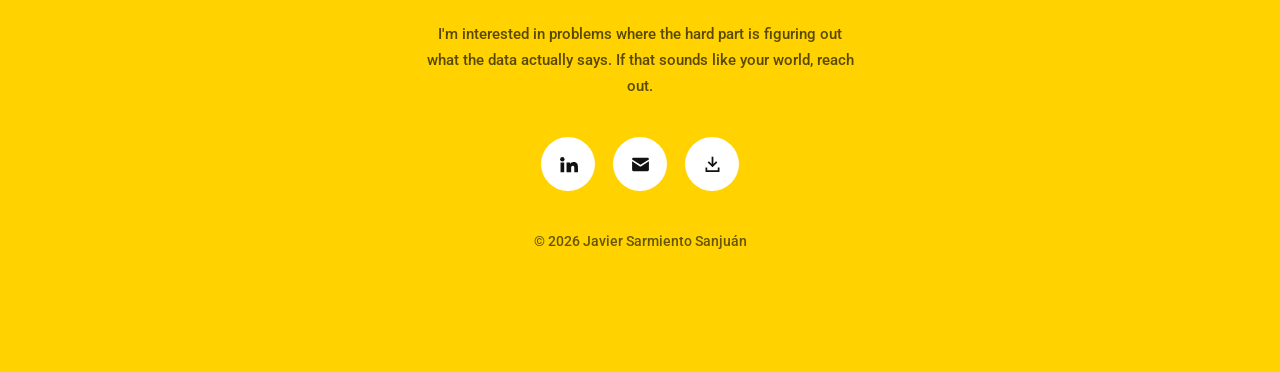
==== commit 7315fb81: "nuevo" ====
--- a/index.html
+++ b/index.html
@@ -92,6 +92,17 @@
           </div>
         </a>
         -->
+        <a class="project_card" href="proyectos/7regression.html"> nombre html
+          <div class="project_cover">
+            <img src="img/regressionPortada.png" style="object-position: center 85%;"> src: nombre imagen || style: para ajustarla
+          </div>
+          <div class="project_body">
+            <h3>Wage and Health Insurance Modelling with Regression in R</h3>
+            <p>Linear, polynomial and logistic regression on 3,000 US workers to explain wages and health coverage.</p>
+            <div class="project_meta">RStudio, ggplot2 | 2026 | EN</div>
+          </div>
+        </a>
+
         <a class="project_card" href="proyectos/6airportClustering.html">
           <div class="project_cover">
             <img src="img/airportClusteringPortada.webp" style="object-position: center 85%;">
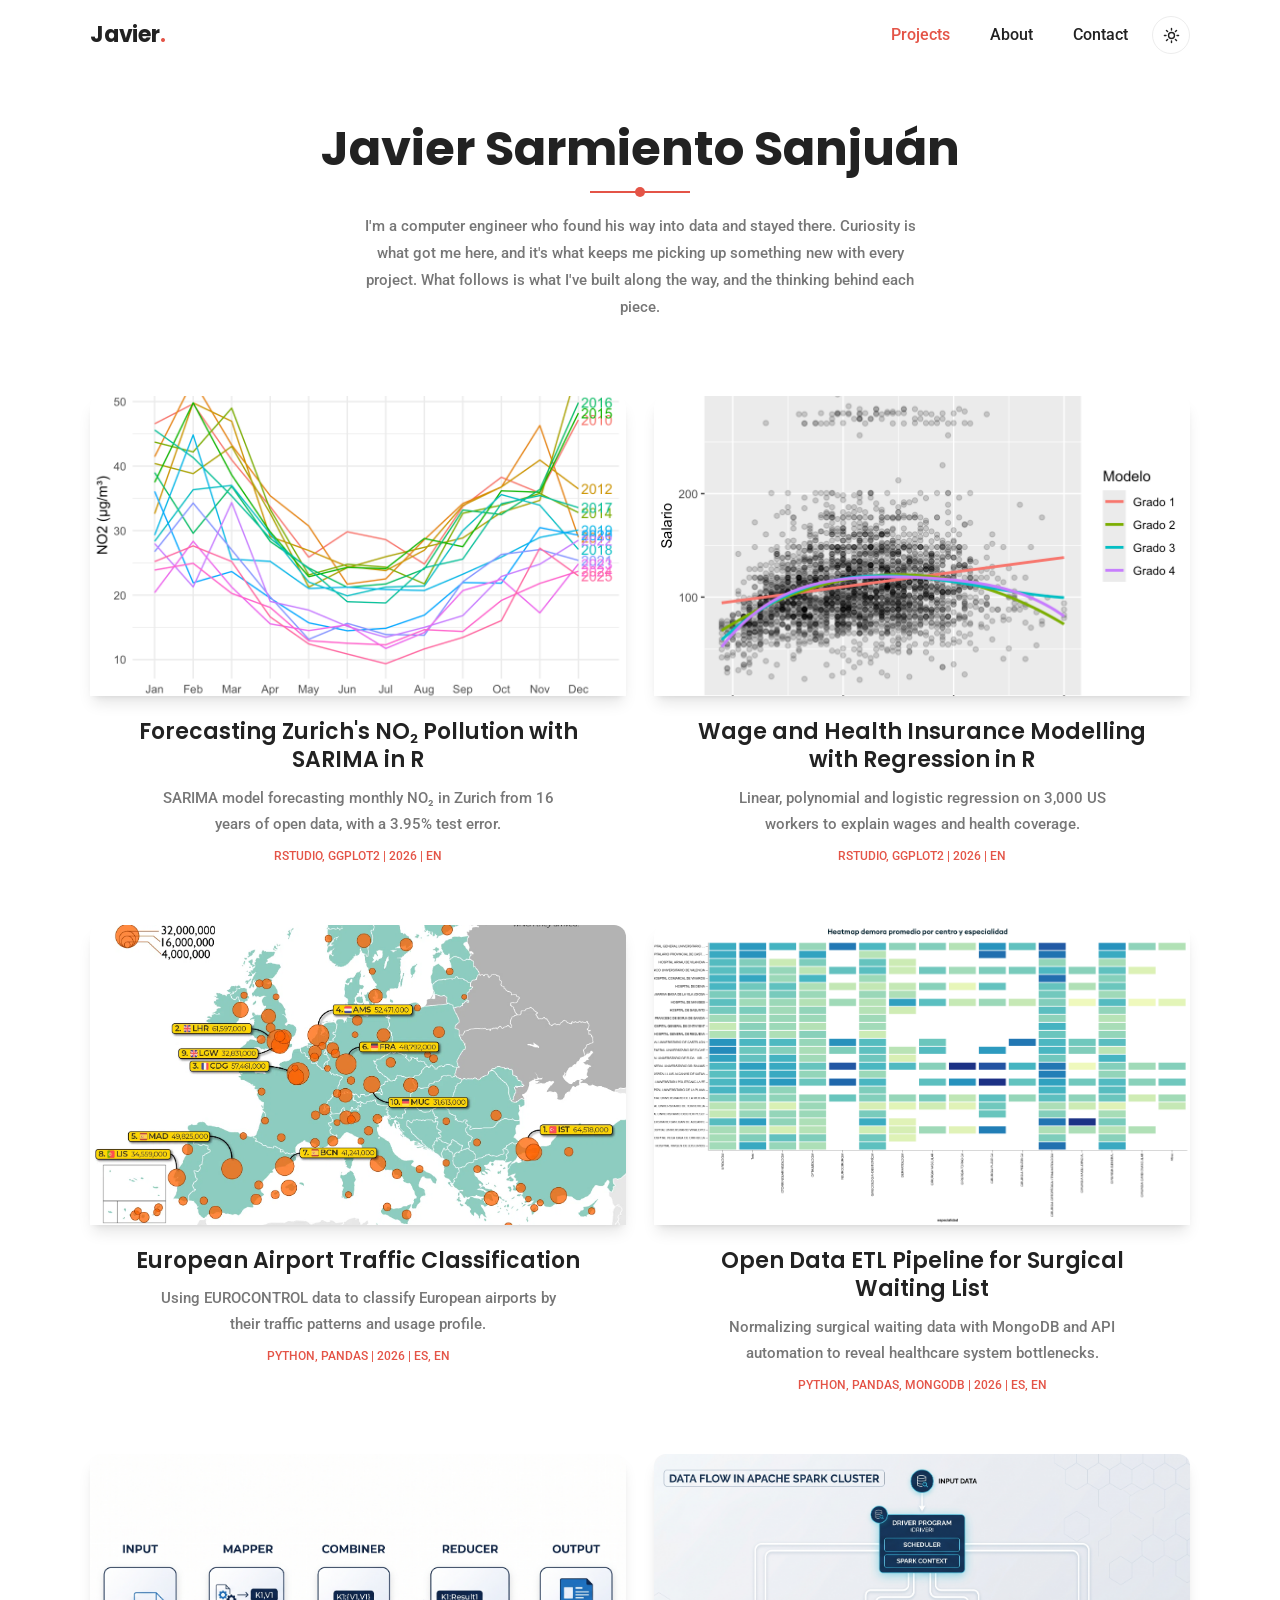
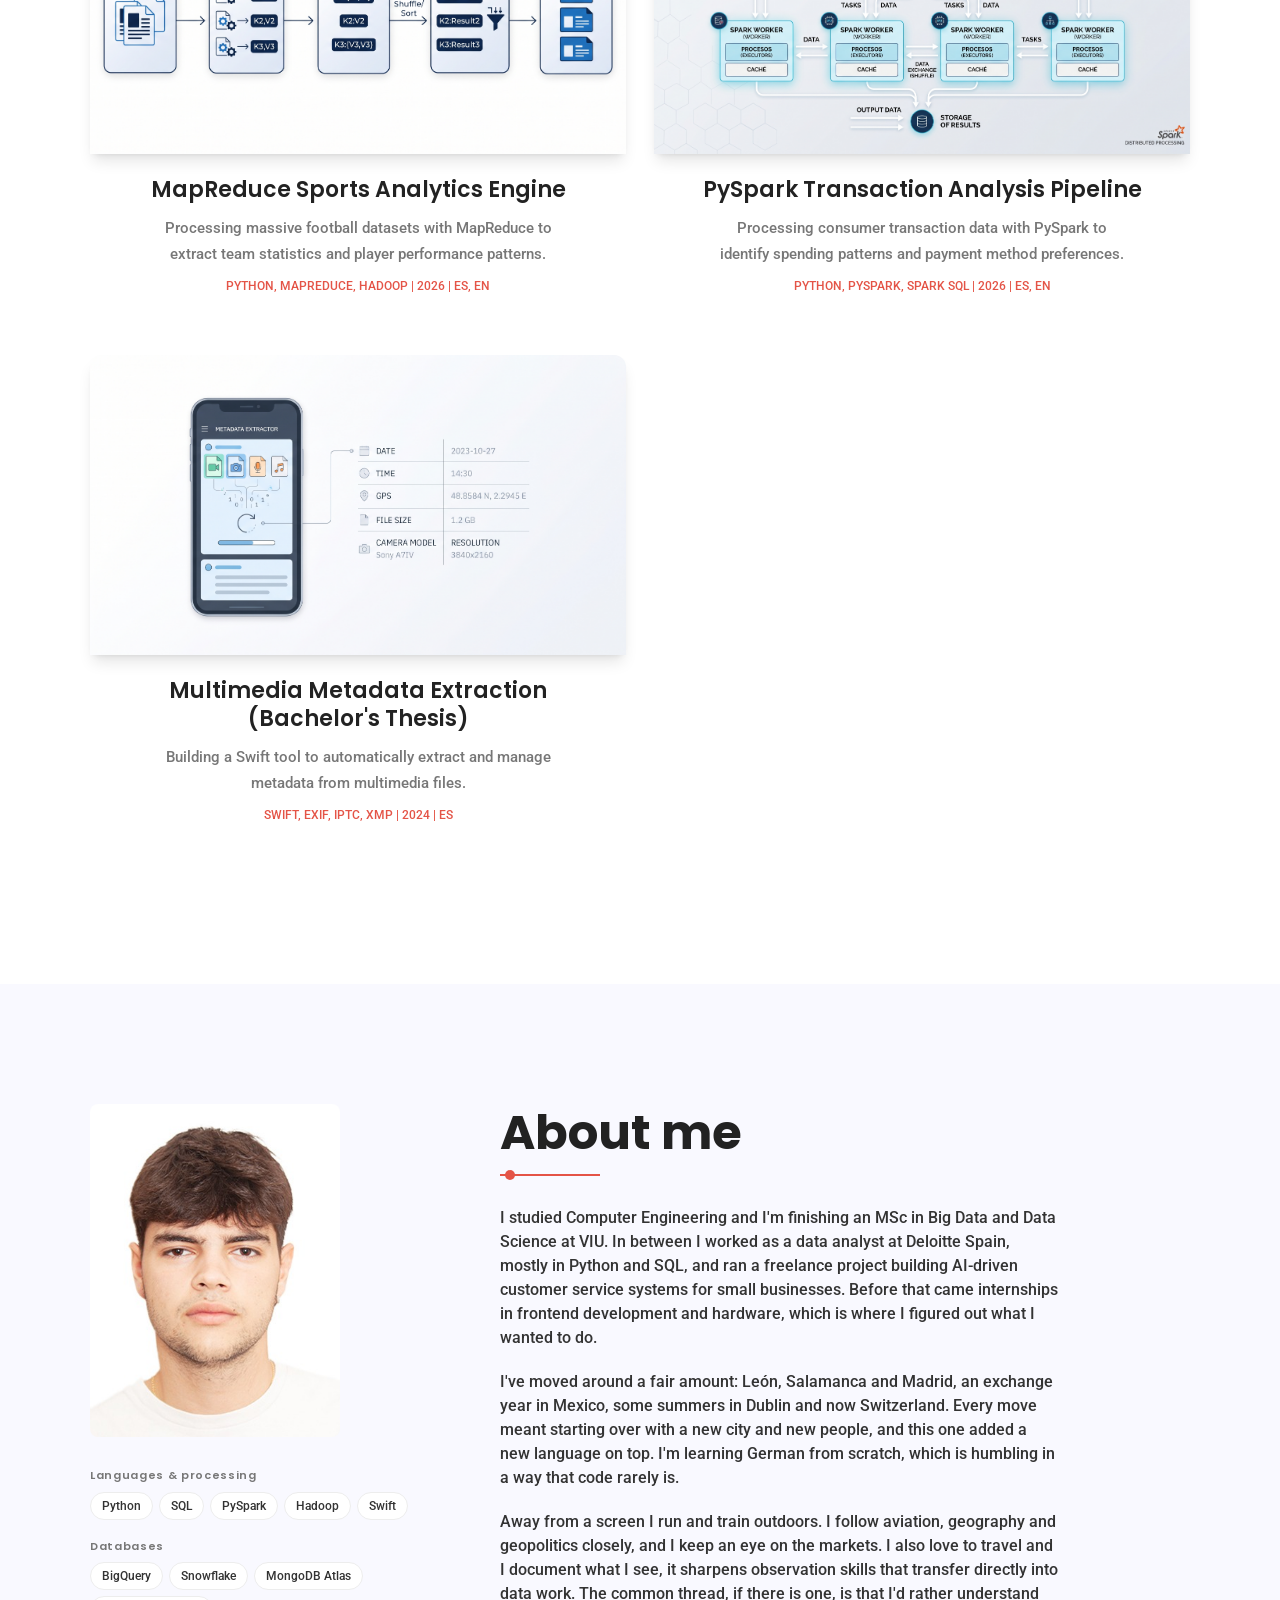
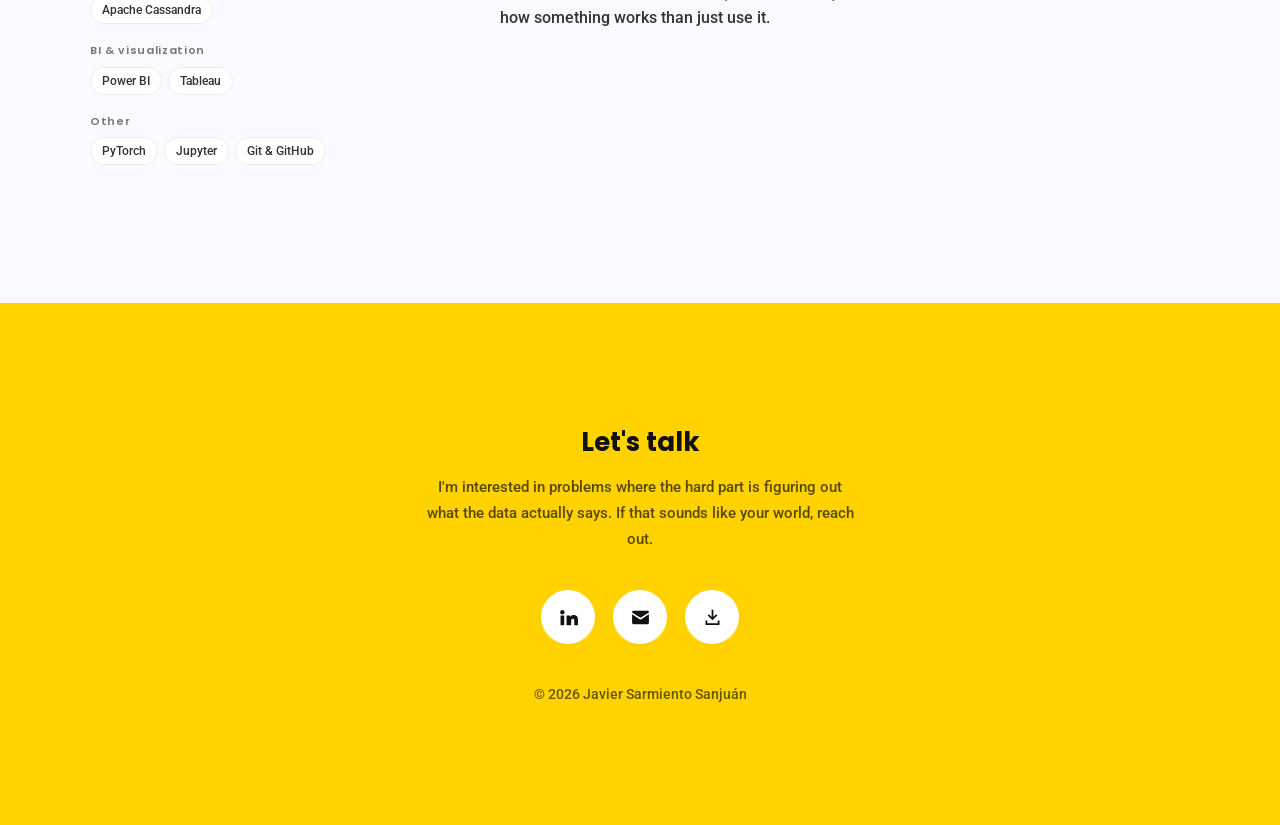
==== commit 0cb85958: "cambios" ====
--- a/index.html
+++ b/index.html
@@ -92,9 +92,20 @@
           </div>
         </a>
         -->
-        <a class="project_card" href="proyectos/7regression.html"> nombre html
-          <div class="project_cover">
-            <img src="img/regressionPortada.png" style="object-position: center 85%;"> src: nombre imagen || style: para ajustarla
+        <a class="project_card" href="/proyectos/8Forecasting.html">
+          <div class="project_cover">
+            <img src="img/forecastingPortada.png" style="object-position: center 76%;">
+          </div>
+          <div class="project_body">
+            <h3>Forecasting Zurich's NO₂ Pollution with SARIMA in R</h3>
+            <p>SARIMA model forecasting monthly NO₂ in Zurich from 16 years of open data, with a 3.95% test error.</p>
+            <div class="project_meta">RStudio, ggplot2 | 2026 | EN</div>
+          </div>
+        </a>
+
+        <a class="project_card" href="proyectos/7regression.html">
+          <div class="project_cover">
+            <img src="img/regressionPortada.png" style="object-position: center 63%;">
           </div>
           <div class="project_body">
             <h3>Wage and Health Insurance Modelling with Regression in R</h3>
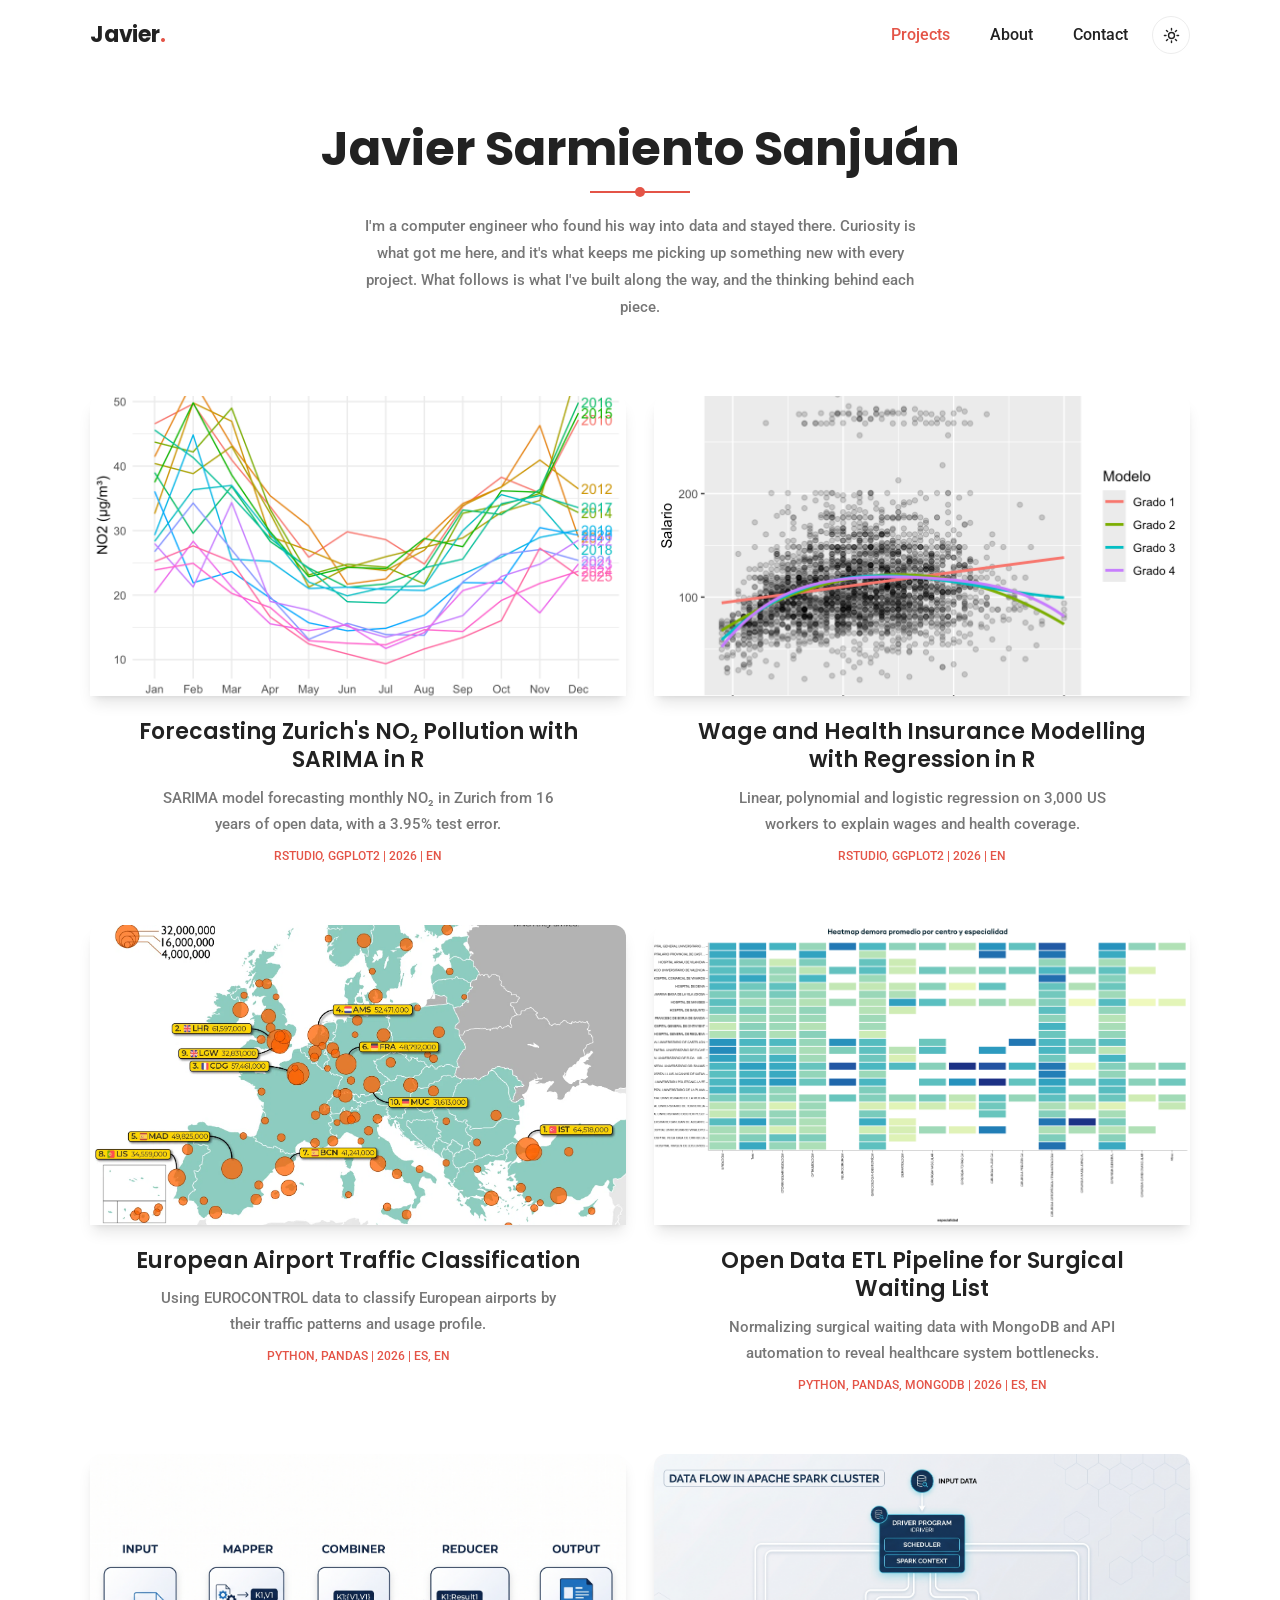
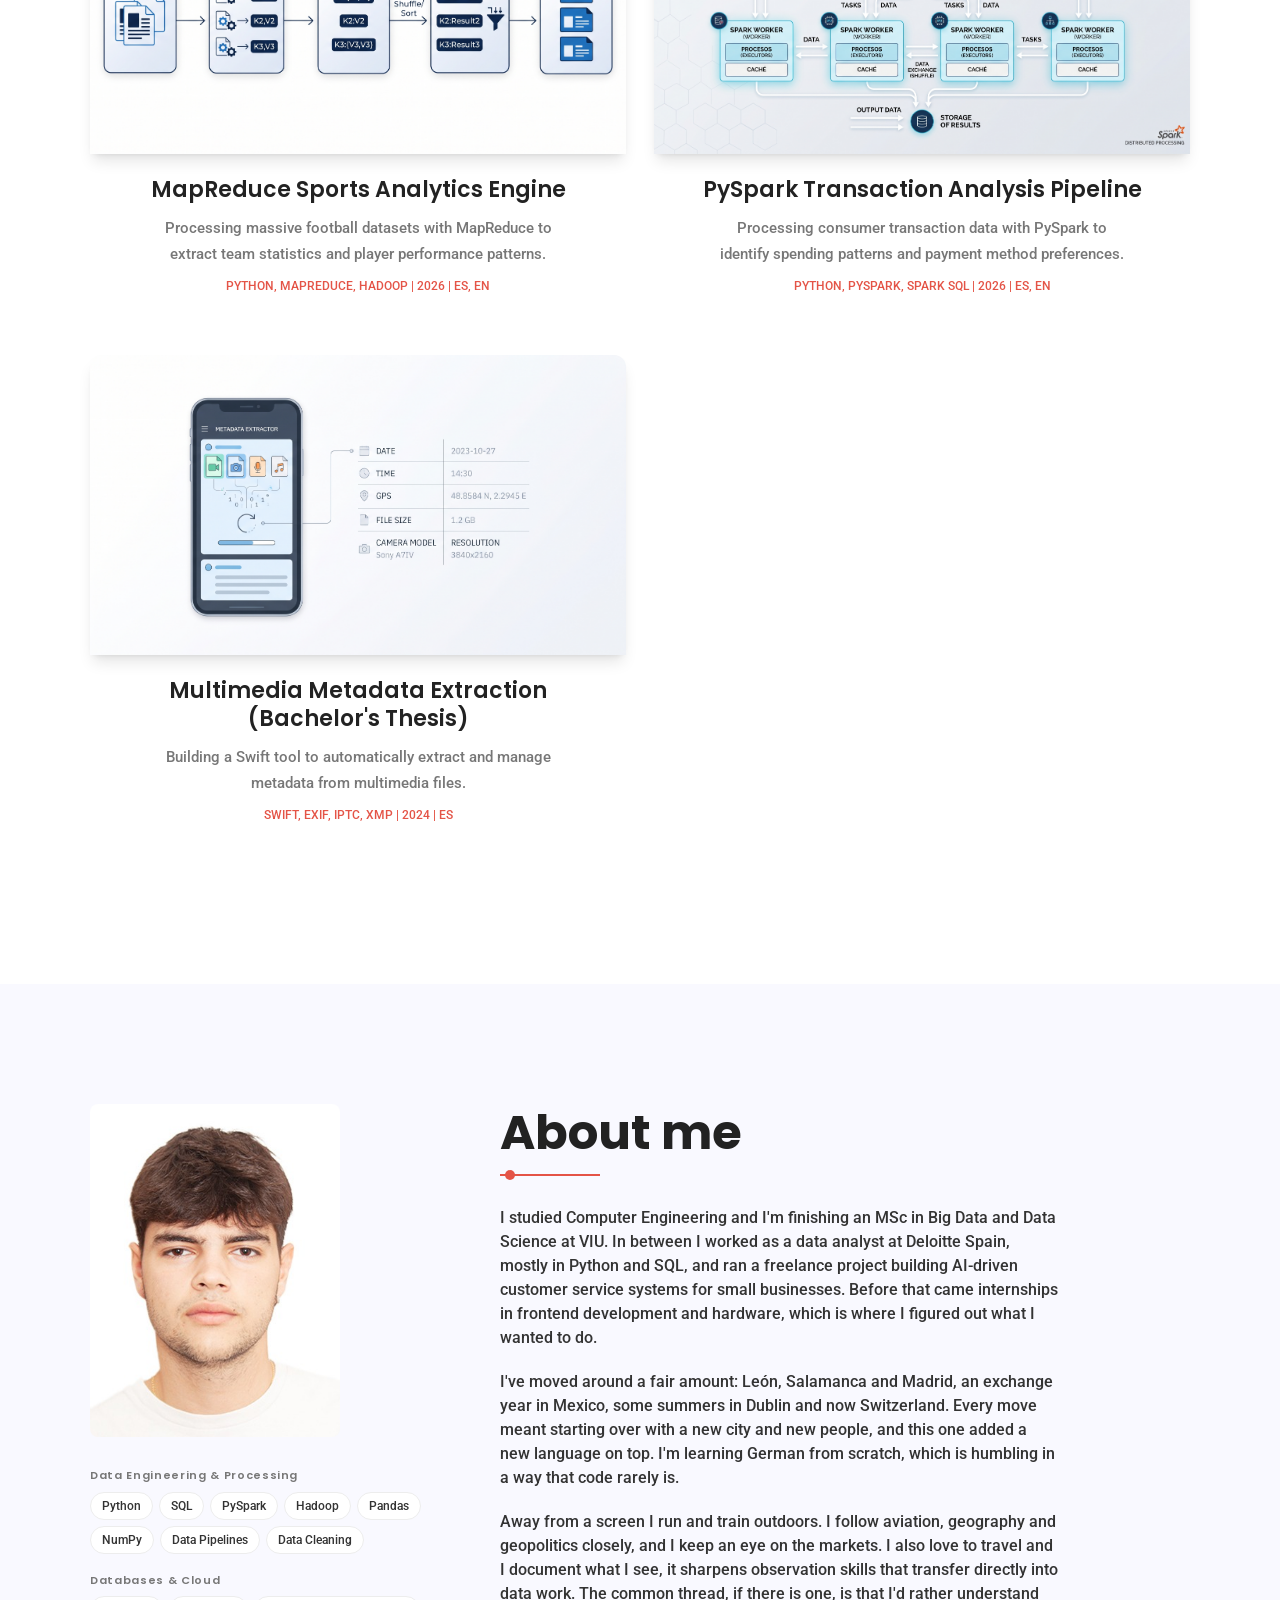
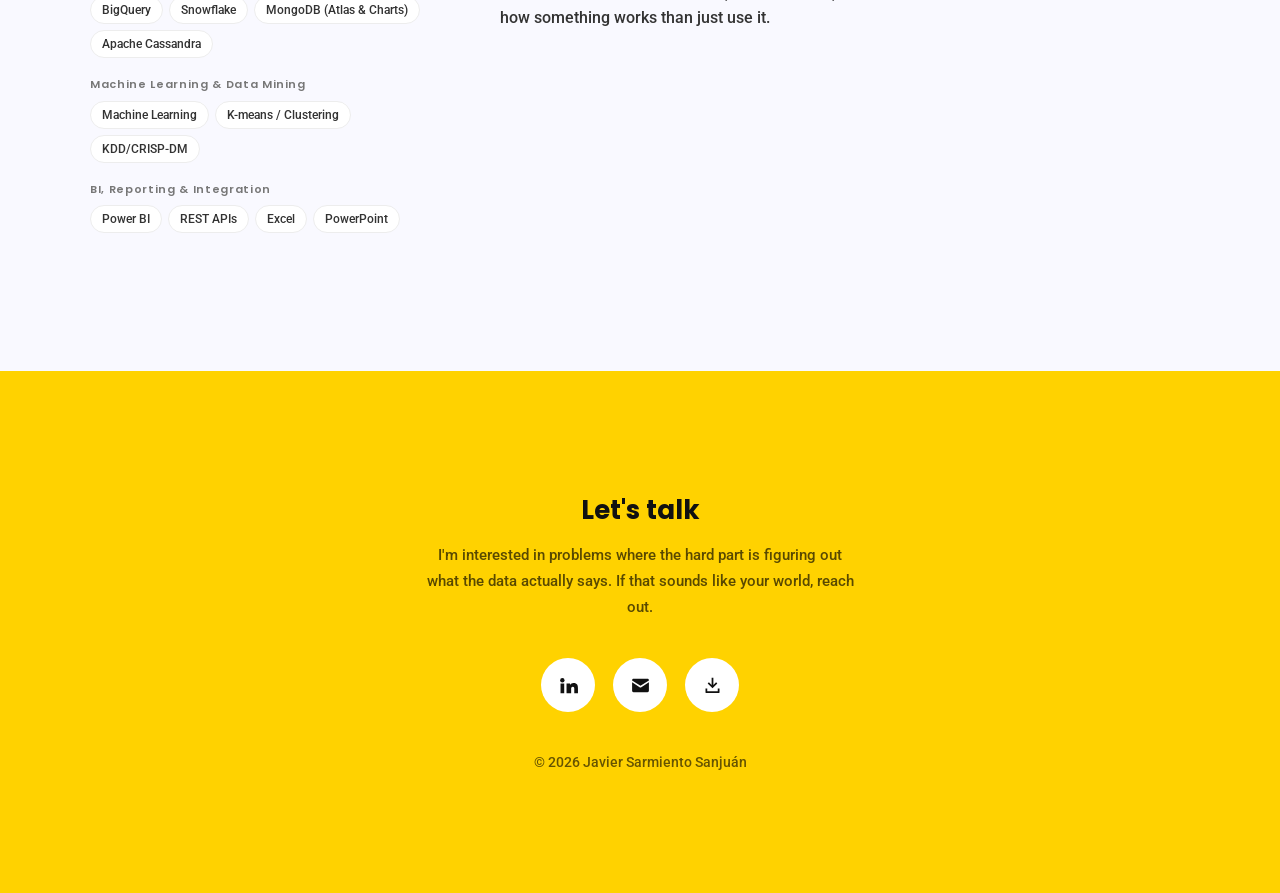
==== commit 4332469e: "download + skills" ====
--- a/index.html
+++ b/index.html
@@ -92,7 +92,7 @@
           </div>
         </a>
         -->
-        <a class="project_card" href="/proyectos/8Forecasting.html">
+        <a class="project_card" href="./proyectos/8Forecasting.html">
           <div class="project_cover">
             <img src="img/forecastingPortada.png" style="object-position: center 76%;">
           </div>
@@ -160,7 +160,7 @@
 
         <a class="project_card" href="proyectos/2tfg.html">
           <div class="project_cover">
-            <img src="/img/tfgPortada.jpeg">
+            <img src="./img/tfgPortada.jpeg">
           </div>
           <div class="project_body">
             <h3>Multimedia Metadata Extraction (Bachelor's Thesis)</h3>
@@ -168,7 +168,7 @@
             <div class="project_meta">Swift, EXIF, IPTC, XMP | 2024 | ES</div>
           </div>
         </a>
-<!--
+<!-- proyecto metech
         <a class="project_card" href="proyectos/1metech.html">
           <div class="project_cover">
             <img src="img/app-swift.svg" alt="Cover image for the Swift mobile app project">
@@ -196,42 +196,48 @@
           <!--skills-->
           <div class="about_skills">
             <div class="skill_group">
-              <h4>Languages &amp; processing</h4>
+              <h4>Data Engineering &amp; Processing</h4>
               <ul>
                 <li>Python</li>
                 <li>SQL</li>
                 <li>PySpark</li>
                 <li>Hadoop</li>
-                <li>Swift</li>
+                <li>Pandas</li>
+                <li>NumPy</li>
+                <li>Data Pipelines</li>
+                <li>Data Cleaning</li>
               </ul>
             </div>
 
             <div class="skill_group">
-              <h4>Databases</h4>
+              <h4>Databases &amp; Cloud</h4>
               <ul>
                 <li>BigQuery</li>
                 <li>Snowflake</li>
-                <li>MongoDB Atlas</li>
+                <li>MongoDB (Atlas & Charts)</li>
                 <li>Apache Cassandra</li>
               </ul>
             </div>
 
             <div class="skill_group">
-              <h4>BI &amp; visualization</h4>
+              <h4>Machine Learning &amp; Data Mining</h4>
+              <ul>
+                <li>Machine Learning</li>
+                <li>K-means / Clustering</li>
+                <li>KDD/CRISP-DM</li>
+              </ul>
+            </div>
+
+            <div class="skill_group">
+              <h4>BI, Reporting &amp; Integration</h4>
               <ul>
                 <li>Power BI</li>
-                <li>Tableau</li>
+                <li>REST APIs</li>
+                <li>Excel</li>
+                <li>PowerPoint</li>
               </ul>
             </div>
 
-            <div class="skill_group">
-              <h4>Other</h4>
-              <ul>
-                <li>PyTorch</li>
-                <li>Jupyter</li>
-                <li>Git &amp; GitHub</li>
-              </ul>
-            </div>
           </div>
         </div>
 
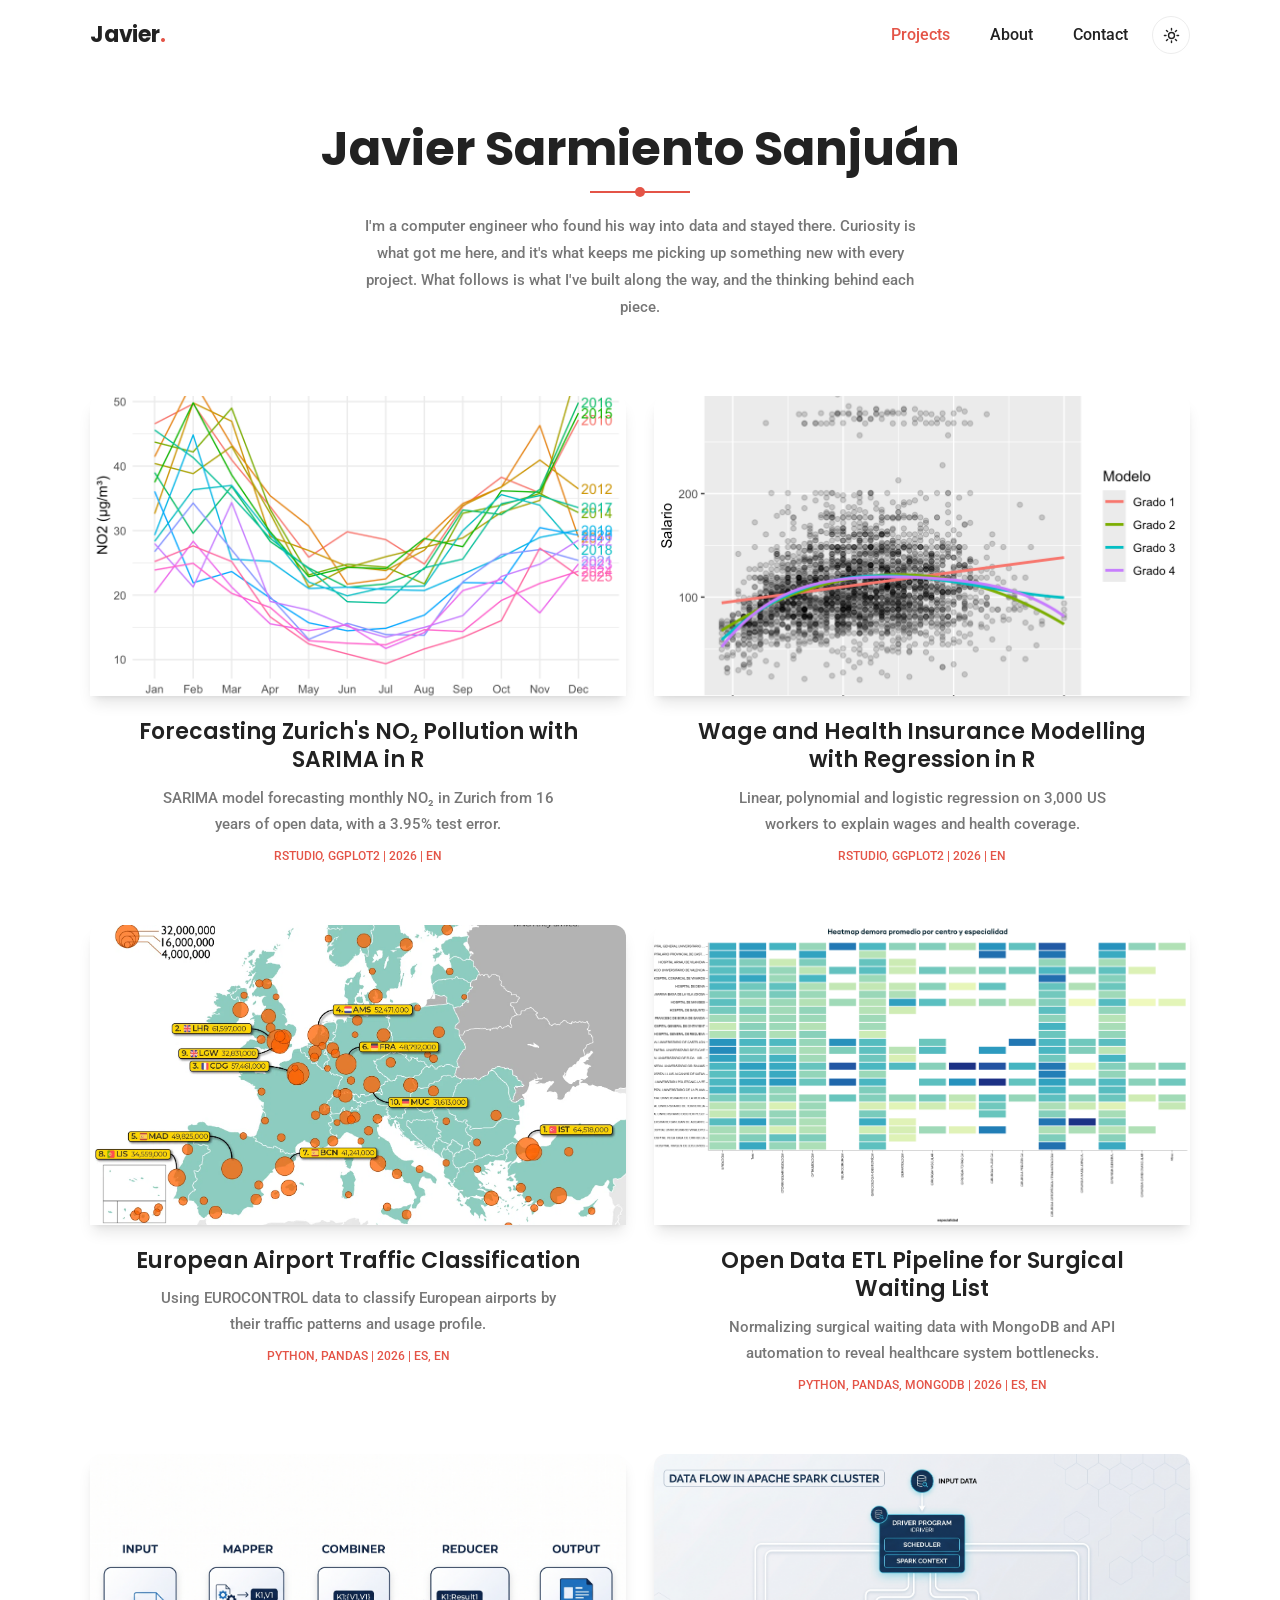
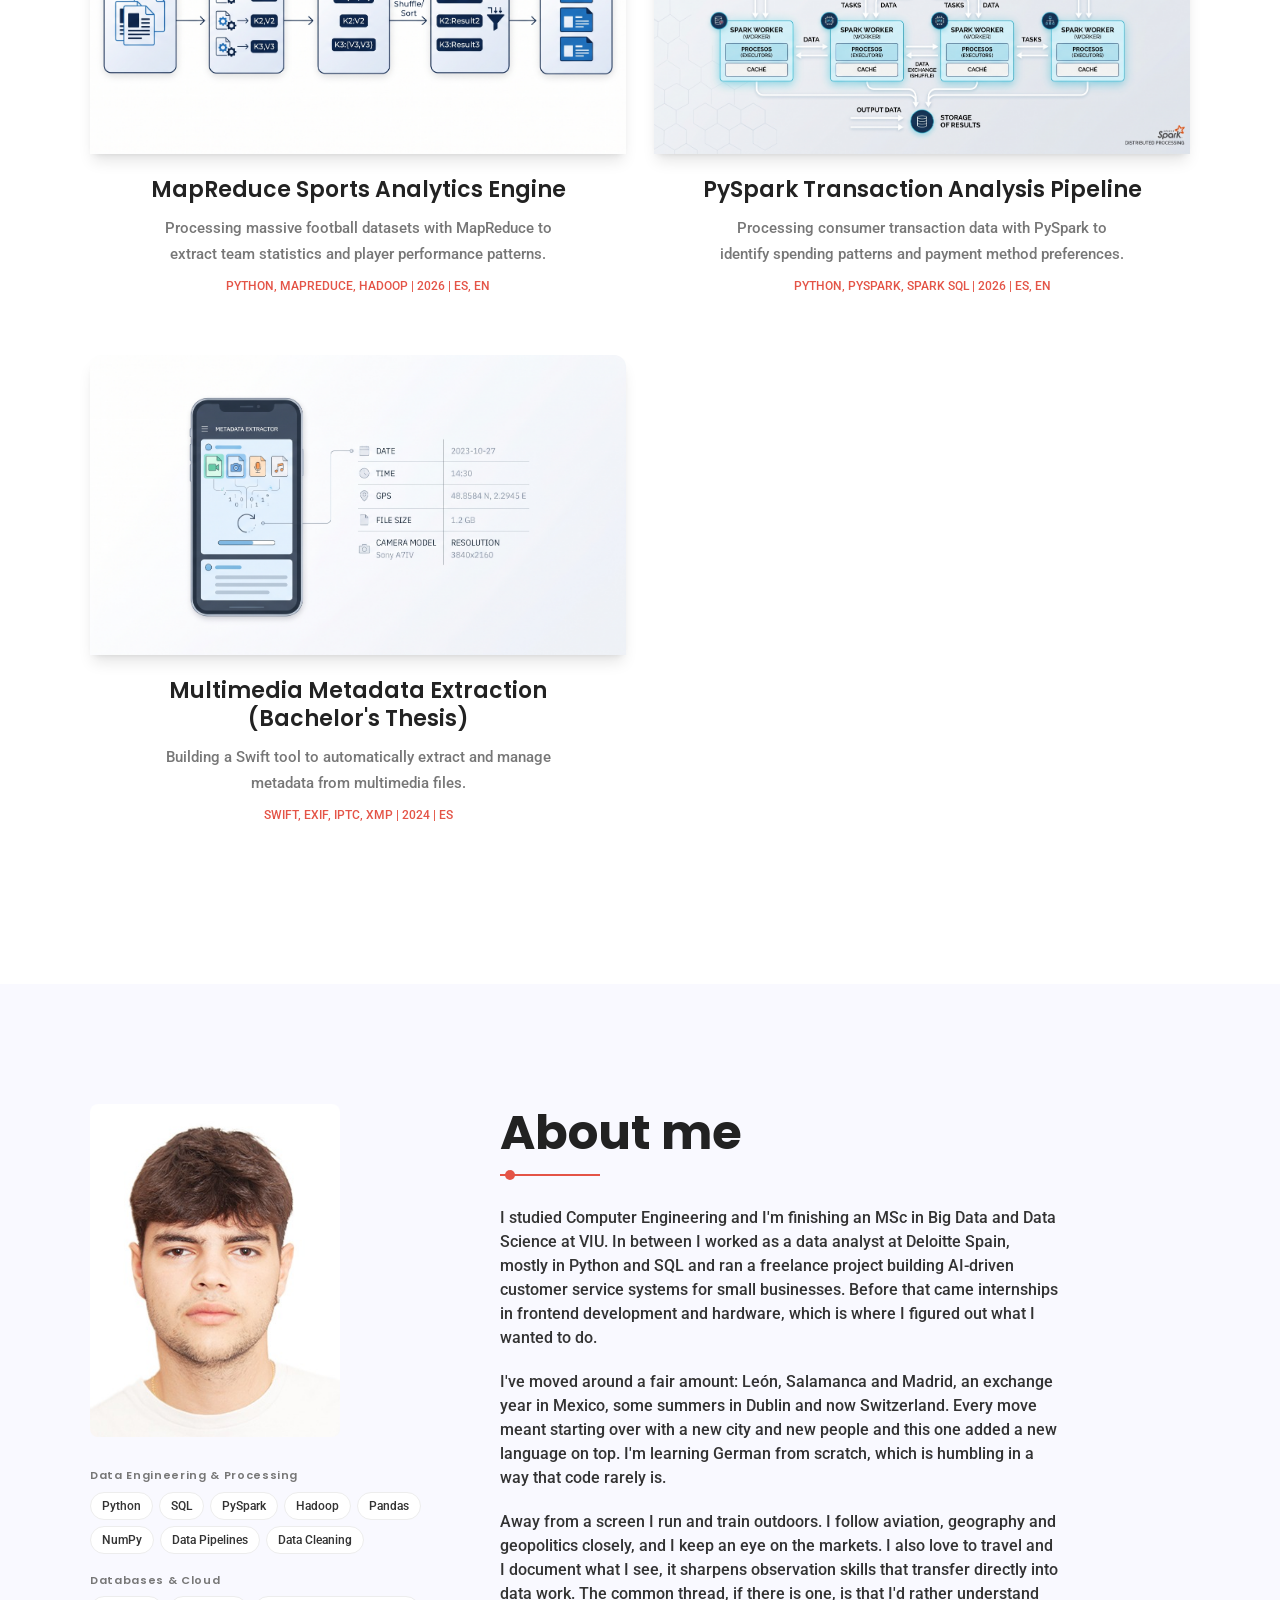
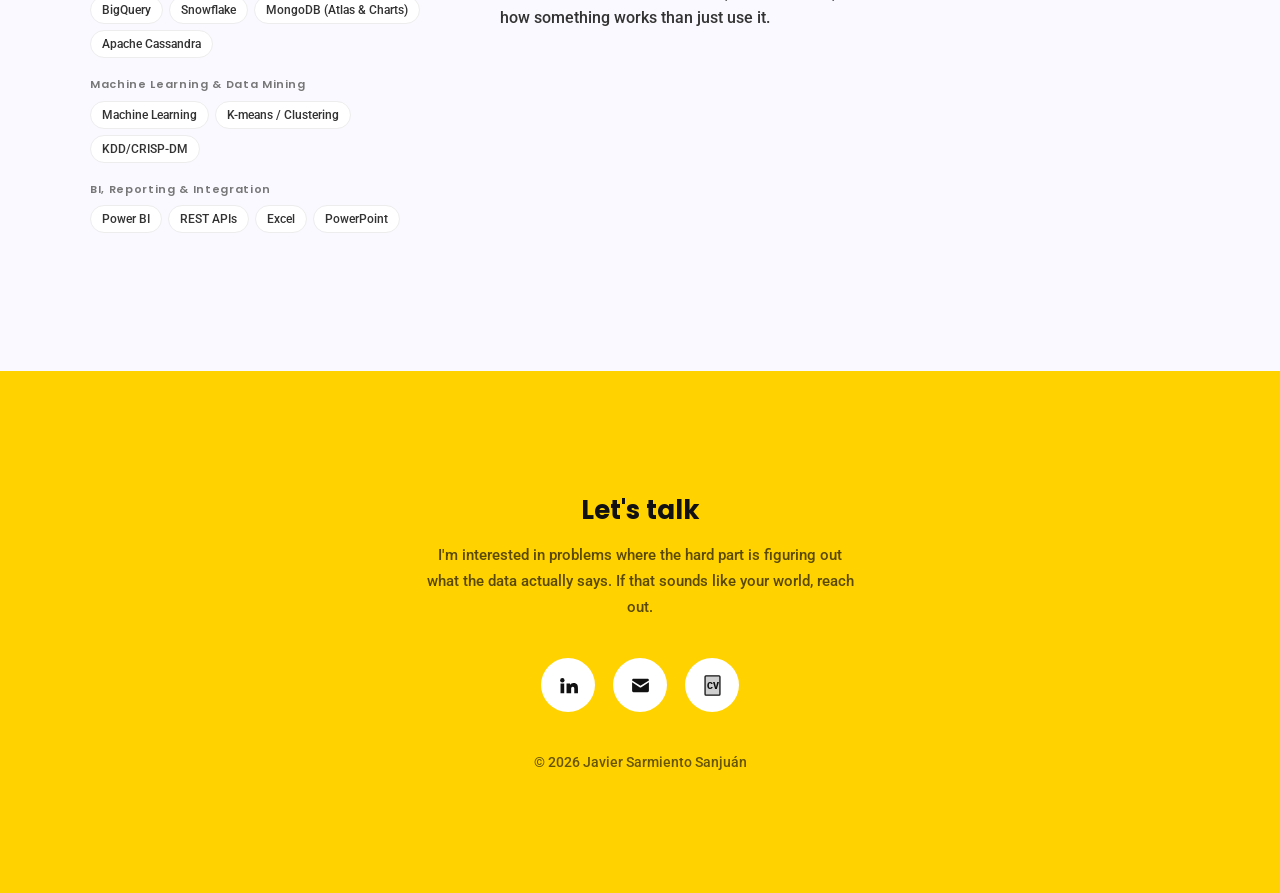
==== commit 7a4e7b73: "cv" ====
--- a/index.html
+++ b/index.html
@@ -250,7 +250,7 @@
           <p>
             I studied Computer Engineering and I'm finishing an MSc in Big Data
             and Data Science at VIU. In between I worked as a data analyst at
-            Deloitte Spain, mostly in Python and SQL, and ran a freelance project
+            Deloitte Spain, mostly in Python and SQL and ran a freelance project
             building AI-driven customer service systems for small businesses.
             Before that came internships in frontend development and hardware,
             which is where I figured out what I wanted to do.
@@ -259,7 +259,7 @@
           <p>
             I've moved around a fair amount: León, Salamanca and Madrid, an
             exchange year in Mexico, some summers in Dublin and now Switzerland.
-            Every move meant starting over with a new city and new people, and
+            Every move meant starting over with a new city and new people and
             this one added a new language on top. I'm learning German from
             scratch, which is humbling in a way that code rarely is.
           </p>
@@ -312,13 +312,16 @@
 
           <!-- CV download -->
           <li>
-            <a href="info/JavierSarmiento_CV_ch.pdf" download aria-label="Download my CV" title="Download CV">
+            <a href="../JavierSarmiento_CV_ch.pdf" download aria-label="Download my CV" title="Download CV">
               <svg viewBox="0 0 24 24" fill="currentColor" aria-hidden="true">
-                <path d="M11 3h2v8.3l3.1-3.1 1.4 1.4-5.5 5.5-5.5-5.5 1.4-1.4L11 11.3z"></path>
-                <path d="M4 15.5h2v3.1h12v-3.1h2v4.1a1 1 0 0 1-1 1H5a1 1 0 0 1-1-1z"></path>
+                <rect x="3.5" y="1" width="17" height="22" rx="1" fill="currentColor" opacity="0.2"></rect>
+                <rect x="3.5" y="1" width="17" height="22" rx="1" fill="none" stroke="currentColor" stroke-width="1.5"></rect>
+                <text x="12" y="13.5" font-size="10" font-weight="900" text-anchor="middle" dominant-baseline="middle" fill="currentColor">CV</text>
               </svg>
             </a>
           </li>
+
+
         </ul>
       </aside>
 
